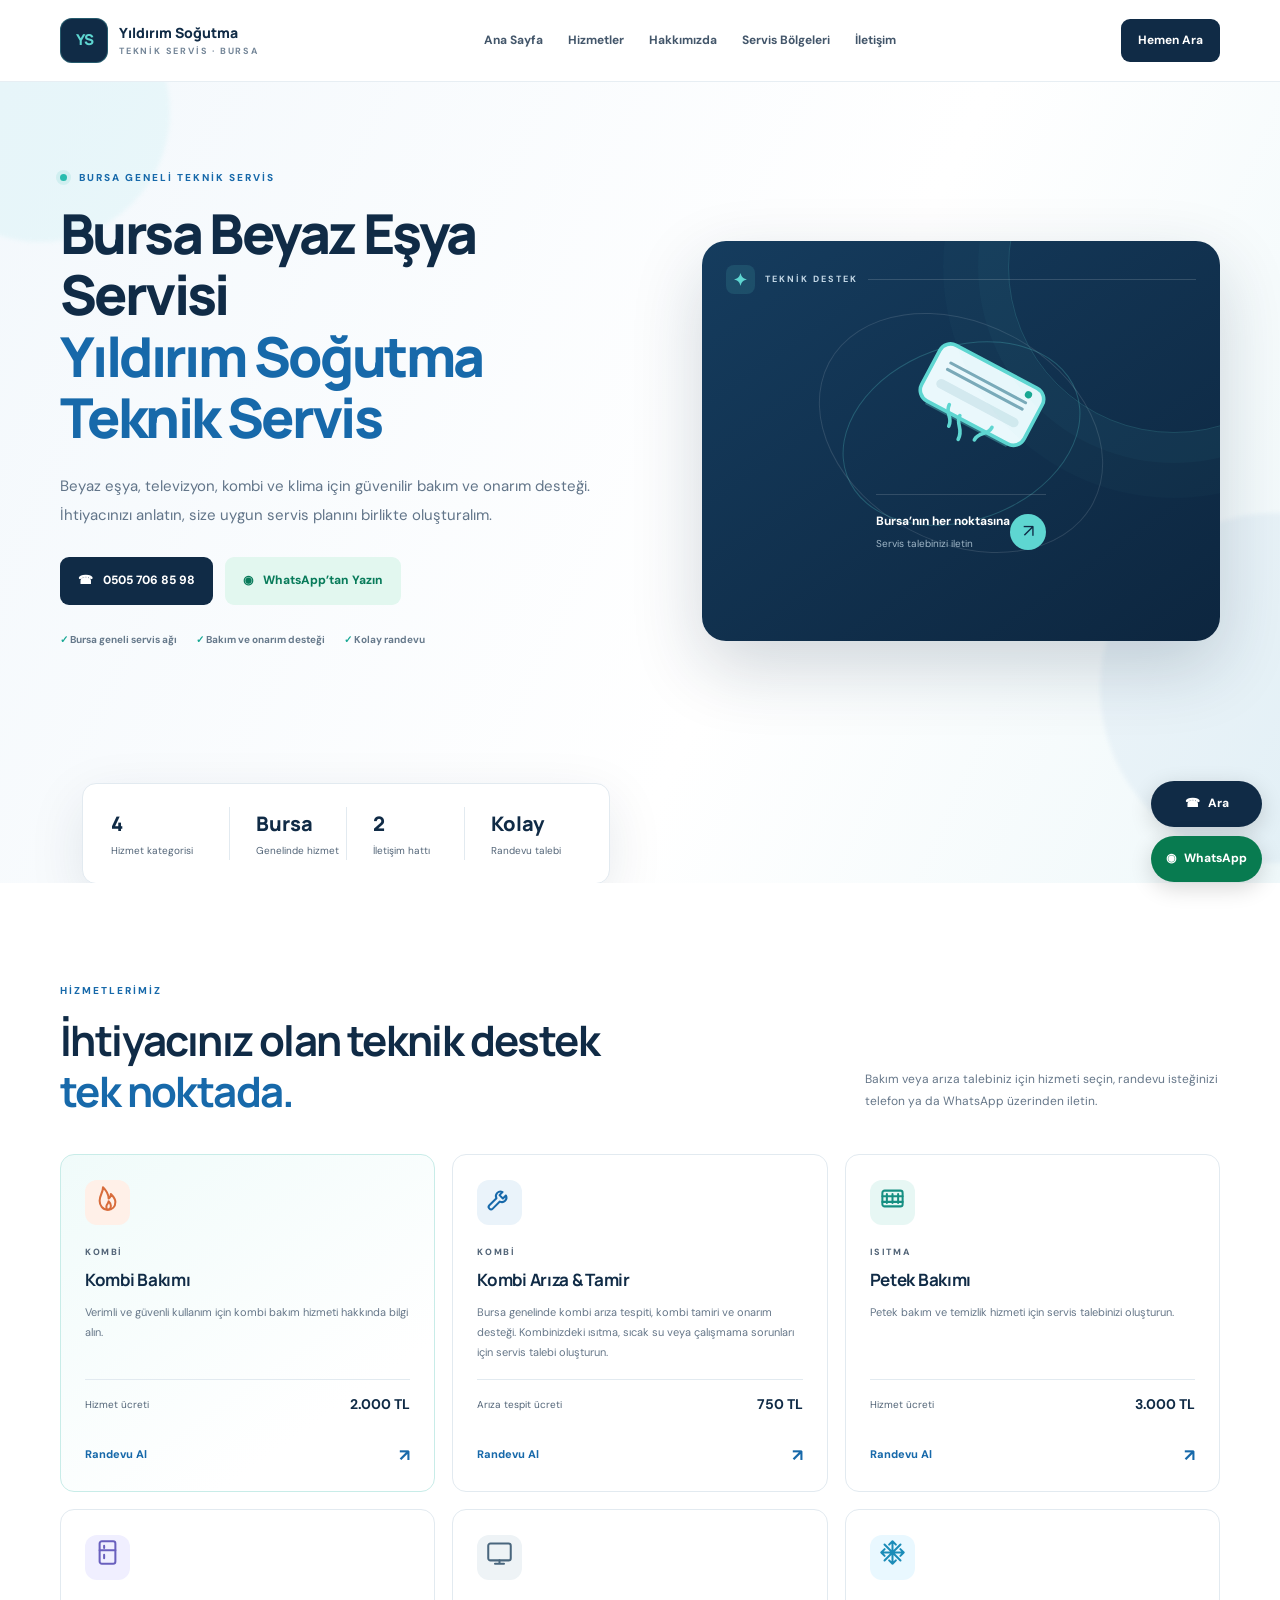
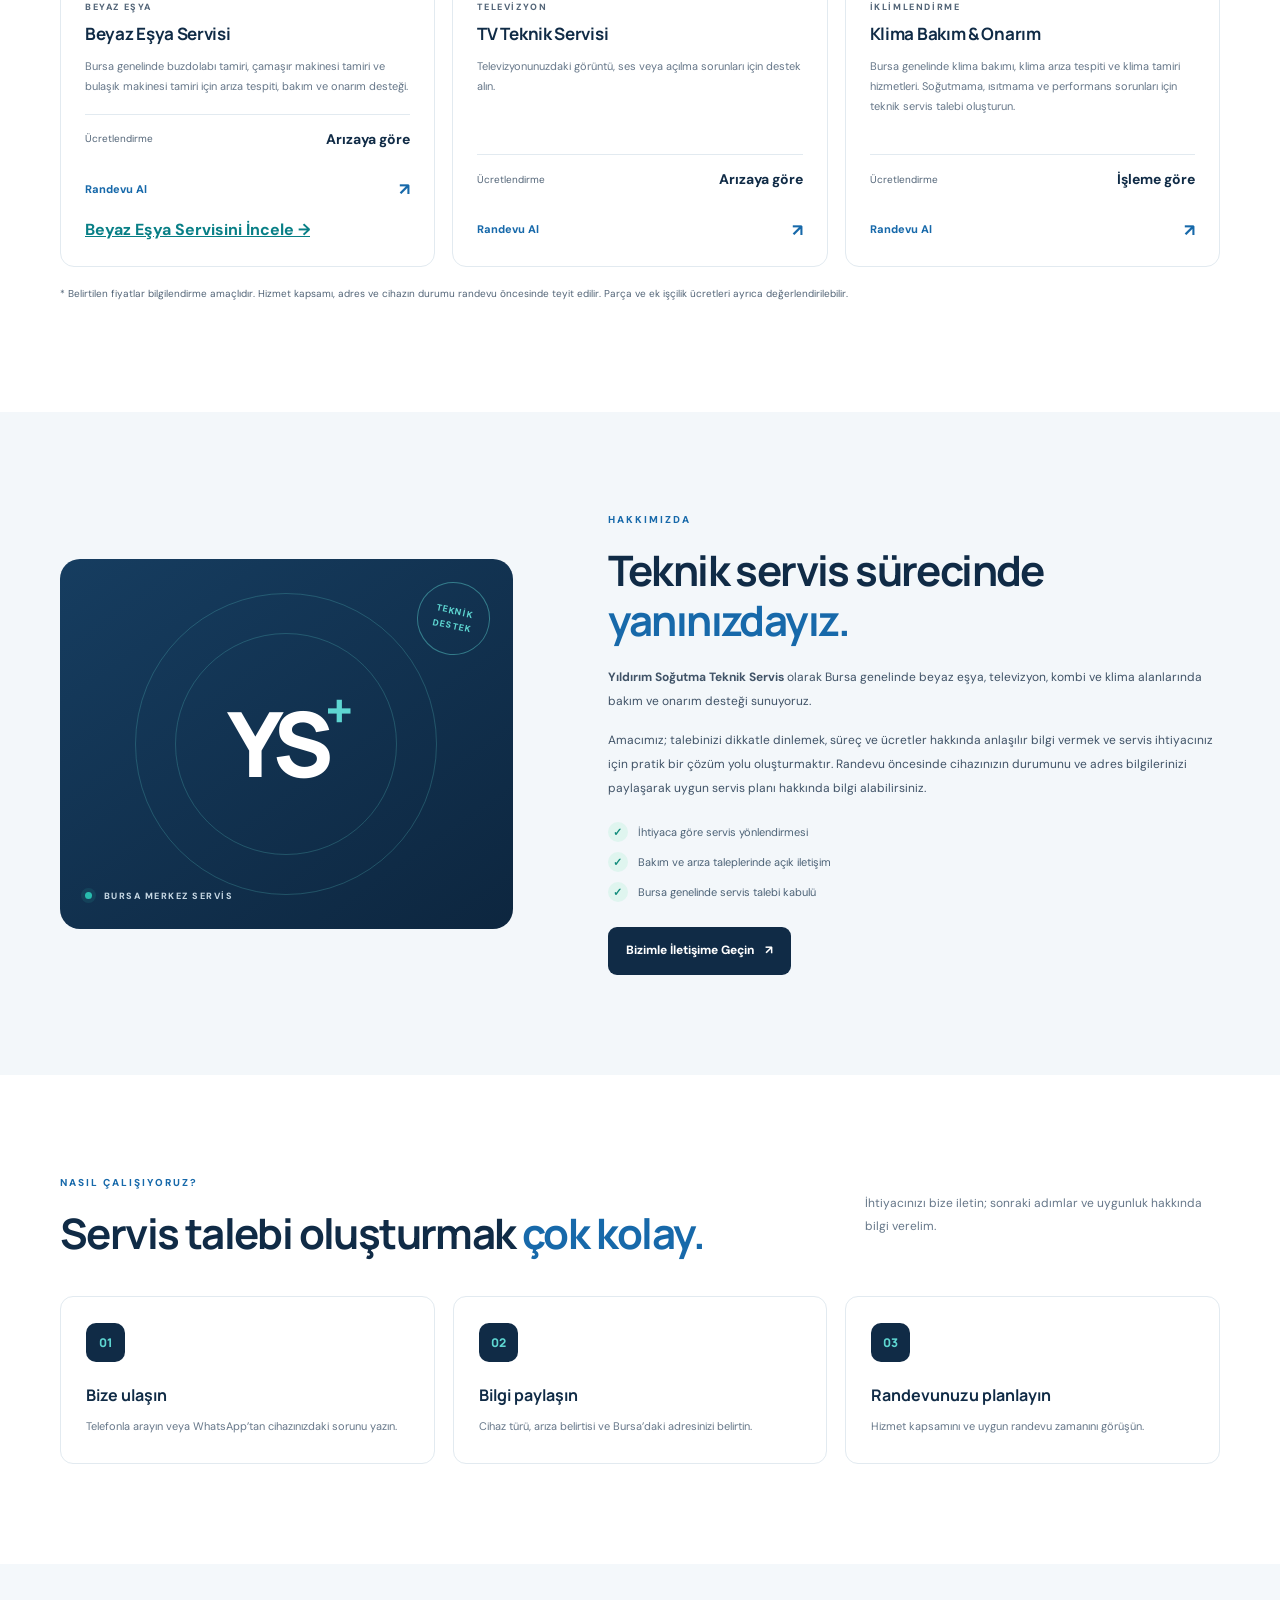
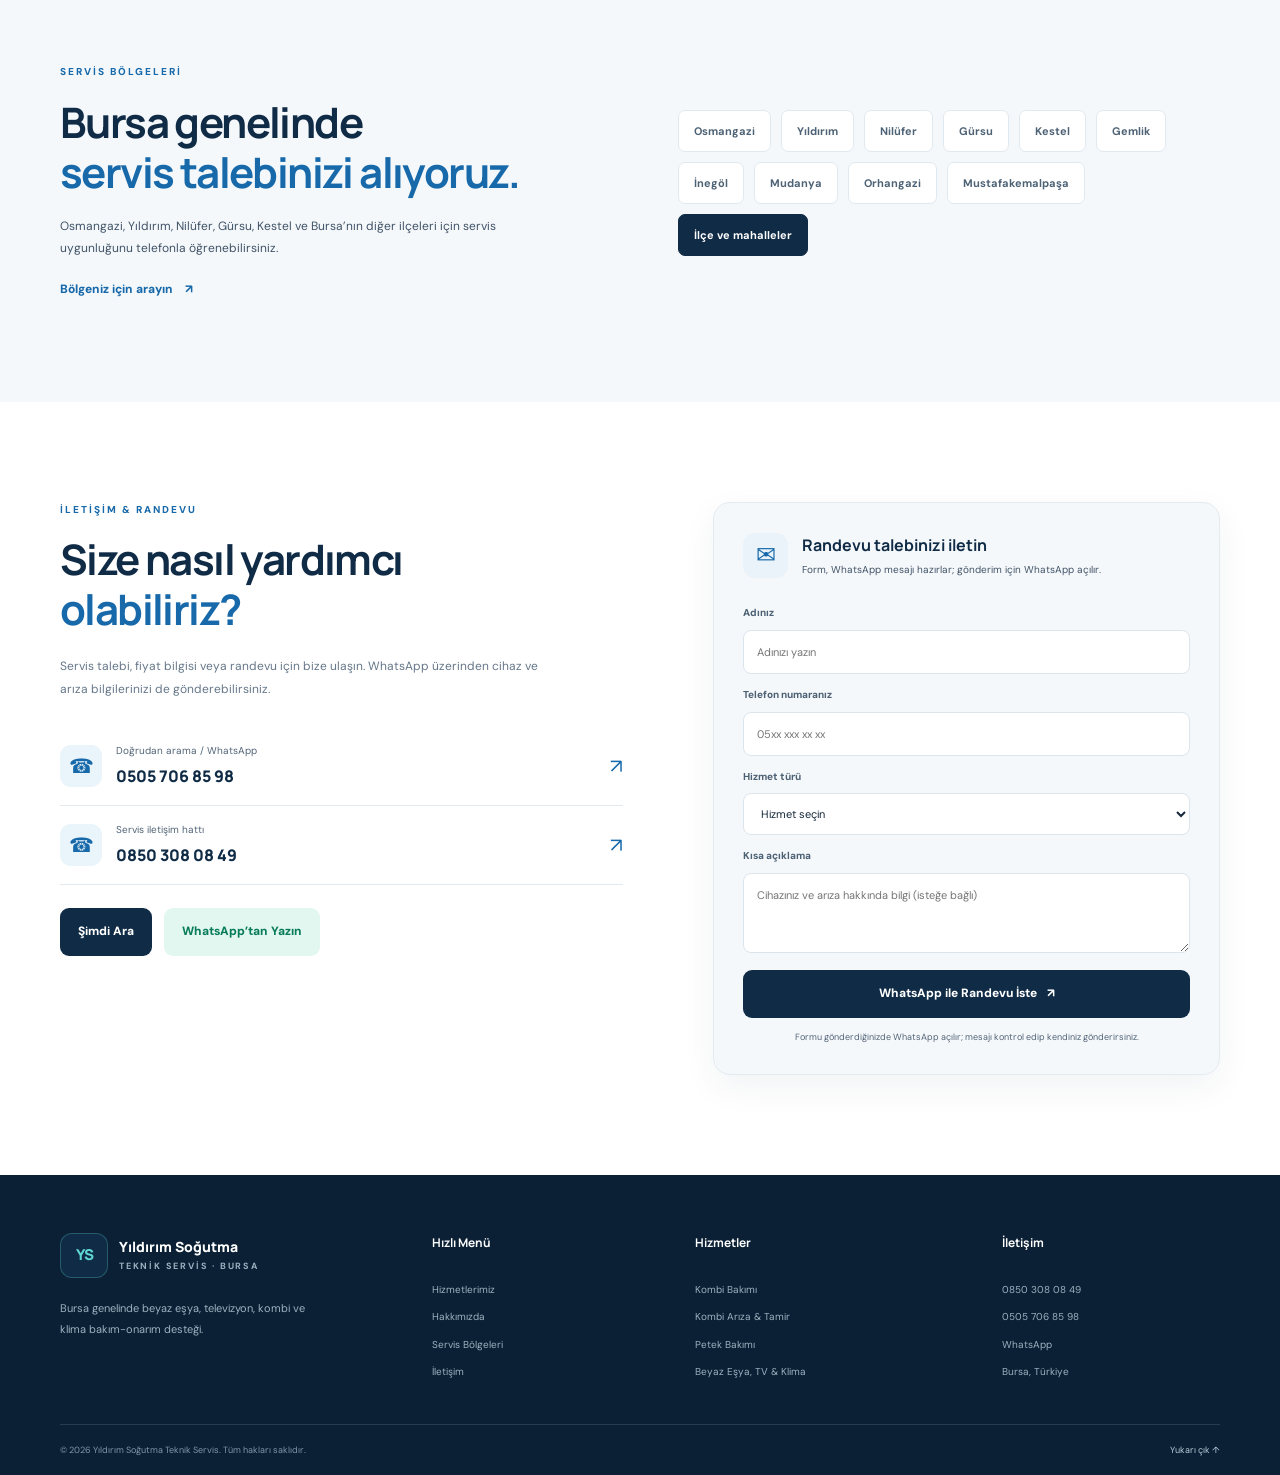
==== index.html @ ddb0040f "Update index.html" ====
<!doctype html>
<html lang="tr">
<head>
  <!-- Google tag (gtag.js) -->
<script async src="https://www.googletagmanager.com/gtag/js?id=AW-18532762381"></script>
<script>
  window.dataLayer = window.dataLayer || [];
  function gtag(){dataLayer.push(arguments);}
  gtag('js', new Date());

  gtag('config', 'AW-18532762381');
</script>
  <meta charset="utf-8">
  <meta name="viewport" content="width=device-width, initial-scale=1">
  <meta name="theme-color" content="#102b46">
<title>Bursa Beyaz Eşya Servisi | Yıldırım Soğutma Teknik Servis</title>
<meta property="og:site_name" content="Yıldırım Soğutma Teknik Servis">
<meta name="description" content="Bursa beyaz eşya servisi ve tamiri. Yıldırım Soğutma Teknik Servis; çamaşır makinesi, bulaşık makinesi, buzdolabı, kombi ve klima bakım-onarım desteği sunar."> 
<meta name="robots" content="index,follow,max-image-preview:large">
  <link rel="canonical" href="https://bursabeyazesyaservisi.tr/" />
  <meta property="og:type" content="website">
  <meta property="og:locale" content="tr_TR">
<meta property="og:title" content="Bursa Beyaz Eşya Servisi | Yıldırım Soğutma Teknik Servis">
<meta property="og:description" content="Bursa beyaz eşya servisi ve tamiri. Yıldırım Soğutma Teknik Servis; çamaşır makinesi, bulaşık makinesi, buzdolabı, kombi ve klima bakım-onarım desteği sunar.">
<meta property="og:url" content="https://bursabeyazesyaservisi.tr/">
  <link rel="stylesheet" href="style.css">
  <script type="application/ld+json">
  {
    "@context": "https://schema.org",
    "@type": "HomeAndConstructionBusiness",
"name": "Yıldırım Soğutma Teknik Servis",
"url": "https://bursabeyazesyaservisi.tr/",
    "description": "Bursa genelinde beyaz eşya, televizyon, kombi ve klima bakım ve onarım hizmetleri.",
    "telephone": "+90-505-706-8598",
    "areaServed": {"@type":"City", "name":"Bursa"},
    "priceRange": "₺₺",
    "address": {"@type":"PostalAddress", "addressLocality":"Osmangazi", "addressRegion":"Bursa", "addressCountry":"TR"},
    "contactPoint": [
      {"@type":"ContactPoint","telephone":"+90-850-308-0849","contactType":"customer service","areaServed":"TR","availableLanguage":"Turkish"},
      {"@type":"ContactPoint","telephone":"+90-505-706-8598","contactType":"customer service","areaServed":"TR","availableLanguage":"Turkish"}
    ]
  }
  </script>
</head>
<body>
  <a class="skip-link" href="#ana-icerik">İçeriğe geç</a>
  <header class="site-header">
    <div class="container nav-wrap">
<a class="brand" href="#anasayfa" aria-label="Yıldırım Soğutma Teknik Servis ana sayfa">
  <span class="brand-mark">YS</span>
  <span class="brand-text"><strong>Yıldırım Soğutma</strong><small>TEKNİK SERVİS · BURSA</small></span>
</a>
      <button class="menu-toggle" aria-label="Menüyü aç" aria-expanded="false" aria-controls="main-nav">☰</button>
      <nav id="main-nav" class="main-nav" aria-label="Ana menü">
        <a href="#anasayfa">Ana Sayfa</a><a href="#hizmetler">Hizmetler</a><a href="#hakkimizda">Hakkımızda</a><a href="#bolgeler">Servis Bölgeleri</a><a href="#iletisim">İletişim</a>
      </nav>
      <a class="nav-call" href="tel:+905057068598">Hemen Ara</a>
    </div>
  </header>

  <main id="ana-icerik">
    <section class="hero" id="anasayfa">
      <div class="hero-glow glow-one"></div><div class="hero-glow glow-two"></div>
      <div class="container hero-grid">
        <div class="hero-copy">
          <p class="eyebrow"><span class="status-dot"></span> BURSA GENELİ TEKNİK SERVİS</p>
<h1>Bursa Beyaz Eşya Servisi<br><span>Yıldırım Soğutma Teknik Servis</span></h1>
         <p class="hero-lead">Beyaz eşya, televizyon, kombi ve klima için güvenilir bakım ve onarım desteği. İhtiyacınızı anlatın, size uygun servis planını birlikte oluşturalım.</p>
          <div class="hero-actions"><a class="btn btn-primary" href="tel:+905057068598"><span>☎</span> 0505 706 85 98</a><a class="btn btn-whatsapp" href="https://wa.me/905057068598?text=Merhaba%2C%20servis%20hizmeti%20hakk%C4%B1nda%20bilgi%20almak%20istiyorum." target="_blank" rel="noopener"><span>◉</span> WhatsApp’tan Yazın</a></div>
          <div class="hero-points"><span>✓ Bursa geneli servis ağı</span><span>✓ Bakım ve onarım desteği</span><span>✓ Kolay randevu</span></div>
        </div>
        <div class="hero-panel" aria-label="Teknik servis hizmetleri görsel kartı">
          <div class="panel-top"><span class="panel-icon">✦</span><span>TEKNİK DESTEK</span><span class="panel-line"></span></div>
          <div class="service-illustration"><div class="orbit orbit-a"></div><div class="orbit orbit-b">
<div class="tool-symbol" aria-hidden="true">
  <svg xmlns="http://www.w3.org/2000/svg"
       width="120" height="120"
       viewBox="0 0 120 120"
       fill="none">
    <rect x="12" y="28" width="96" height="52" rx="10"
          fill="#EAF8FC" stroke="#5ED6D1" stroke-width="3"/>
    <path d="M25 43H95M25 49H95"
          stroke="#7AA9B8" stroke-width="2.5"
          stroke-linecap="round"/>
    <rect x="22" y="58" width="76" height="8" rx="4"
          fill="#D3E9EF"/>
    <path d="M48 90C48 82 40 82 40 74M60 96C60 86 52 86 52 78M72 90C72 82 80 82 80 74"
          stroke="#5ED6D1" stroke-width="3"
          stroke-linecap="round"/>
    <circle cx="94" cy="36" r="3" fill="#17A58E"/>
    <path d="M22 82H98" stroke="#5ED6D1"
          stroke-opacity=".35" stroke-width="2"/>
  </svg>
</div>
<div class="floating-tag tag-one">Kombi</div><div class="floating-tag tag-two">Beyaz eşya</div><div class="floating-tag tag-three">Klima & TV</div></div>
          <div class="panel-bottom"><div><strong>Bursa’nın her noktasına</strong><small>Servis talebinizi iletin</small></div><a href="#iletisim" aria-label="İletişime git">↗</a></div>
        </div>
      </div>
      <div class="container trust-strip"><div><strong>4</strong><span>Hizmet kategorisi</span></div><div><strong>Bursa</strong><span>Genelinde hizmet</span></div><div><strong>2</strong><span>İletişim hattı</span></div><div><strong>Kolay</strong><span>Randevu talebi</span></div></div>
    </section>

    <section class="section services-section" id="hizmetler">
      <div class="container">
        <div class="section-heading"><div><p class="eyebrow">HİZMETLERİMİZ</p><h2>İhtiyacınız olan teknik destek<br><span>tek noktada.</span></h2></div><p>Bakım veya arıza talebiniz için hizmeti seçin, randevu isteğinizi telefon ya da WhatsApp üzerinden iletin.</p></div>
        <div class="service-grid">
          <article class="service-card featured"><div class="card-icon icon-heat">♨</div><span class="card-kicker">KOMBİ</span><h3>Kombi Bakımı</h3><p>Verimli ve güvenli kullanım için kombi bakım hizmeti hakkında bilgi alın.</p><div class="price-row"><span>Hizmet ücreti</span><strong>2.000 TL</strong></div><a class="card-link" href="https://wa.me/905057068598?text=Merhaba%2C%20Kombi%20Bak%C4%B1m%C4%B1%20i%C3%A7in%20randevu%20almak%20istiyorum." target="_blank" rel="noopener">Randevu Al <span>↗</span></a></article>
          <article class="service-card"><div class="card-icon icon-tools">⌁</div><span class="card-kicker">KOMBİ</span><h3>Kombi Arıza &amp; Tamir</h3>
<p>Bursa genelinde kombi arıza tespiti, kombi tamiri ve onarım desteği. Kombinizdeki ısıtma, sıcak su veya çalışmama sorunları için servis talebi oluşturun.</p>
<div class="price-row"><span>Arıza tespit ücreti</span><strong>750 TL</strong></div><a class="card-link" href="https://wa.me/905057068598?text=Merhaba%2C%20Kombi%20Ar%C4%B1za%20%26%20Tamir%20i%C3%A7in%20randevu%20almak%20istiyorum." target="_blank" rel="noopener">Randevu Al <span>↗</span></a></article>
          <article class="service-card"><div class="card-icon icon-radiator">▤</div><span class="card-kicker">ISITMA</span><h3>Petek Bakımı</h3><p>Petek bakım ve temizlik hizmeti için servis talebinizi oluşturun.</p><div class="price-row"><span>Hizmet ücreti</span><strong>3.000 TL</strong></div><a class="card-link" href="https://wa.me/905057068598?text=Merhaba%2C%20Petek%20Bak%C4%B1m%C4%B1%20i%C3%A7in%20randevu%20almak%20istiyorum." target="_blank" rel="noopener">Randevu Al <span>↗</span></a></article>
          <article class="service-card"><div class="card-icon icon-fridge">▯</div><span class="card-kicker">BEYAZ EŞYA</span><h3>Beyaz Eşya Servisi</h3>
<p>Bursa genelinde buzdolabı tamiri, çamaşır makinesi tamiri ve bulaşık makinesi tamiri için arıza tespiti, bakım ve onarım desteği.</p>
<div class="price-row">
  <span>Ücretlendirme</span>
  <strong>Arızaya göre</strong>
</div>

<a class="card-link" href="https://wa.me/905057068598?text=Merhaba%2C%20beyaz%20e%C5%9Fya%20servisi%20i%C3%A7in%20randevu%20almak%20istiyorum." target="_blank" rel="noopener">
  Randevu Al <span>↗</span>
</a>

<a href="beyaz-esya-servisi.html" style="display:block;margin-top:14px;color:#087f86;font-weight:700;text-decoration:underline;">
  Beyaz Eşya Servisini İncele →
</a>

</article>
          <article class="service-card"><div class="card-icon icon-tv">▣</div><span class="card-kicker">TELEVİZYON</span><h3>TV Teknik Servisi</h3><p>Televizyonunuzdaki görüntü, ses veya açılma sorunları için destek alın.</p><div class="price-row"><span>Ücretlendirme</span><strong>Arızaya göre</strong></div><a class="card-link" href="https://wa.me/905057068598?text=Merhaba%2C%20TV%20teknik%20servisi%20i%C3%A7in%20randevu%20almak%20istiyorum." target="_blank" rel="noopener">Randevu Al <span>↗</span></a></article>
          <article class="service-card"><div class="card-icon icon-cool">❄</div><span class="card-kicker">İKLİMLENDİRME</span><h3>Klima Bakım &amp; Onarım</h3>
<p>Bursa genelinde klima bakımı, klima arıza tespiti ve klima tamiri hizmetleri. Soğutmama, ısıtmama ve performans sorunları için teknik servis talebi oluşturun.</p>
<div class="price-row"><span>Ücretlendirme</span><strong>İşleme göre</strong></div><a class="card-link" href="https://wa.me/905057068598?text=Merhaba%2C%20klima%20bak%C4%B1m%20ve%20onar%C4%B1m%20i%C3%A7in%20randevu%20almak%20istiyorum." target="_blank" rel="noopener">Randevu Al <span>↗</span></a></article>
        </div>
        <p class="price-note">* Belirtilen fiyatlar bilgilendirme amaçlıdır. Hizmet kapsamı, adres ve cihazın durumu randevu öncesinde teyit edilir. Parça ve ek işçilik ücretleri ayrıca değerlendirilebilir.</p>
      </div>
    </section>

    <section class="about-section section" id="hakkimizda"><div class="container about-grid"><div class="about-visual">
<div class="about-big">YS<span>+</span></div><div class="about-caption"><span class="status-dot"></span> BURSA MERKEZ SERVİS</div><div class="about-stamp">TEKNİK<br>DESTEK</div></div><div class="about-copy"><p class="eyebrow">HAKKIMIZDA</p><h2>Teknik servis sürecinde<br><span>yanınızdayız.</span></h2>
<p><strong>Yıldırım Soğutma Teknik Servis</strong> olarak Bursa genelinde beyaz eşya, televizyon, kombi ve klima alanlarında bakım ve onarım desteği sunuyoruz.</p><p>Amacımız; talebinizi dikkatle dinlemek, süreç ve ücretler hakkında anlaşılır bilgi vermek ve servis ihtiyacınız için pratik bir çözüm yolu oluşturmaktır. Randevu öncesinde cihazınızın durumunu ve adres bilgilerinizi paylaşarak uygun servis planı hakkında bilgi alabilirsiniz.</p><ul class="check-list"><li>İhtiyaca göre servis yönlendirmesi</li><li>Bakım ve arıza taleplerinde açık iletişim</li><li>Bursa genelinde servis talebi kabulü</li></ul><a class="btn btn-primary" href="#iletisim">Bizimle İletişime Geçin <span>↗</span></a></div></div></section>

    <section class="process-section section"><div class="container"><div class="section-heading centered"><div><p class="eyebrow">NASIL ÇALIŞIYORUZ?</p><h2>Servis talebi oluşturmak <span>çok kolay.</span></h2></div><p>İhtiyacınızı bize iletin; sonraki adımlar ve uygunluk hakkında bilgi verelim.</p></div><div class="steps-grid"><div class="step"><span>01</span><h3>Bize ulaşın</h3><p>Telefonla arayın veya WhatsApp’tan cihazınızdaki sorunu yazın.</p></div><div class="step"><span>02</span><h3>Bilgi paylaşın</h3><p>Cihaz türü, arıza belirtisi ve Bursa’daki adresinizi belirtin.</p></div><div class="step"><span>03</span><h3>Randevunuzu planlayın</h3><p>Hizmet kapsamını ve uygun randevu zamanını görüşün.</p></div></div></div></section>

    <section class="areas-section section" id="bolgeler"><div class="container areas-grid"><div><p class="eyebrow">SERVİS BÖLGELERİ</p><h2>Bursa genelinde<br><span>servis talebinizi alıyoruz.</span></h2><p>Osmangazi, Yıldırım, Nilüfer, Gürsu, Kestel ve Bursa’nın diğer ilçeleri için servis uygunluğunu telefonla öğrenebilirsiniz.</p><a class="text-link" href="tel:+905057068598">Bölgeniz için arayın <span>↗</span></a></div><div class="area-tags"><span>Osmangazi</span><span>Yıldırım</span><span>Nilüfer</span><span>Gürsu</span><span>Kestel</span><span>Gemlik</span><span>İnegöl</span><span>Mudanya</span><span>Orhangazi</span><span>Mustafakemalpaşa</span><span>İlçe ve mahalleler</span></div></div></section>

    <section class="contact-section section" id="iletisim"><div class="container contact-grid"><div class="contact-copy"><p class="eyebrow">İLETİŞİM &amp; RANDEVU</p><h2>Size nasıl yardımcı<br><span>olabiliriz?</span></h2><p>Servis talebi, fiyat bilgisi veya randevu için bize ulaşın. WhatsApp üzerinden cihaz ve arıza bilgilerinizi de gönderebilirsiniz.</p><div class="contact-method"><span class="contact-icon">☎</span><div><small>Doğrudan arama / WhatsApp</small><a href="tel:+905057068598">0505 706 85 98</a></div><a class="mini-arrow" href="tel:+905057068598" aria-label="0505 706 85 98 numarasını ara">↗</a></div><div class="contact-method"><span class="contact-icon">☎</span><div><small>Servis iletişim hattı</small><a href="tel:+908503080849">0850 308 08 49</a></div><a class="mini-arrow" href="tel:+908503080849" aria-label="0850 308 08 49 numarasını ara">↗</a></div><div class="contact-actions"><a class="btn btn-primary" href="tel:+905057068598">Şimdi Ara</a><a class="btn btn-whatsapp" href="https://wa.me/905057068598?text=
Merhaba%2C%20Y%C4%B1ld%C4%B1r%C4%B1m%20So%C4%9Futma%20Teknik%20Servis%20hakk%C4%B1nda%20bilgi%
20almak%20istiyorum." target="_blank" rel="noopener">WhatsApp’tan Yazın</a></div></div>
      <div class="contact-card"><div class="contact-card-head"><span class="card-icon">✉</span><div><h3>Randevu talebinizi iletin</h3><p>Form, WhatsApp mesajı hazırlar; gönderim için WhatsApp açılır.</p></div></div><form id="appointment-form"><label for="customer-name">Adınız</label><input id="customer-name" name="name" autocomplete="name" placeholder="Adınızı yazın" required><label for="customer-phone">Telefon numaranız</label><input id="customer-phone" name="phone" type="tel" autocomplete="tel" placeholder="05xx xxx xx xx" required><label for="service-type">Hizmet türü</label><select id="service-type" name="service" required><option value="">Hizmet seçin</option><option>Kombi Bakımı</option><option>Kombi Arıza & Tamir</option><option>Petek Bakımı</option><option>Beyaz Eşya Servisi</option><option>TV Teknik Servisi</option><option>Klima Bakım & Onarım</option><option>Diğer</option></select><label for="customer-message">Kısa açıklama</label><textarea id="customer-message" name="message" rows="3" placeholder="Cihazınız ve arıza hakkında bilgi (isteğe bağlı)"></textarea><button class="btn btn-primary form-submit" type="submit">WhatsApp ile Randevu İste <span>↗</span></button><p class="form-note">Formu gönderdiğinizde WhatsApp açılır; mesajı kontrol edip kendiniz gönderirsiniz.</p></form></div>
    </div></section>
  </main>

  <footer class="site-footer"><div class="container footer-main"><div class="footer-brand"><a class="brand" href="#anasayfa">
<span class="brand-mark">YS</span><span class="brand-text"><strong>Yıldırım Soğutma</strong><small>TEKNİK SERVİS · BURSA</small></span>
</a><p>Bursa genelinde beyaz eşya, televizyon, kombi ve klima bakım-onarım desteği.</p></div><div><h3>Hızlı Menü</h3><a href="#hizmetler">Hizmetlerimiz</a><a href="#hakkimizda">Hakkımızda</a><a href="#bolgeler">Servis Bölgeleri</a><a href="#iletisim">İletişim</a></div><div><h3>Hizmetler</h3><a href="#hizmetler">Kombi Bakımı</a><a href="#hizmetler">Kombi Arıza & Tamir</a><a href="#hizmetler">Petek Bakımı</a><a href="#hizmetler">Beyaz Eşya, TV & Klima</a></div><div><h3>İletişim</h3><a href="tel:+908503080849">0850 308 08 49</a><a href="tel:+905057068598">0505 706 85 98</a><a href="https://wa.me/905057068598" target="_blank" rel="noopener">WhatsApp</a><span>Bursa, Türkiye</span></div></div><div class="container footer-bottom"><span>© <span id="year">
</span> Yıldırım Soğutma Teknik Servis. Tüm hakları saklıdır.</span>
<a href="#anasayfa">Yukarı çık ↑</a></div></footer>
  <div class="floating-actions"><a class="float-call" href="tel:+905057068598" aria-label="Hemen ara">☎ <span>Ara</span></a><a class="float-wa" href="https://wa.me/905057068598?text=Merhaba%2C%20servis%20hizmeti%20almak%20istiyorum." target="_blank" rel="noopener" aria-label="WhatsApp ile yaz">◉ <span>WhatsApp</span></a></div>
  <script src="script.js"></script>
</body>
</html>
---- style.css ----
@import url('https://fonts.googleapis.com/css2?family=DM+Sans:wght@400;500;600;700&family=Manrope:wght@400;500;600;700;800&display=swap');
:root{--navy:#102b46;--navy2:#173d60;--blue:#1769aa;--cyan:#5ed6d1;--ink:#16283a;--muted:#667789;--pale:#f3f7fa;--white:#fff;--line:#e2eaf0;--shadow:0 18px 55px rgba(16,43,70,.10)}
*{box-sizing:border-box}html{scroll-behavior:smooth;scroll-padding-top:92px}body{margin:0;font-family:'DM Sans',sans-serif;color:var(--ink);background:#fff;line-height:1.65}a{color:inherit;text-decoration:none}button,input,select,textarea{font:inherit}.container{width:min(1160px,calc(100% - 44px));margin-inline:auto}.skip-link{position:absolute;left:-999px;top:10px;background:#fff;padding:10px;z-index:100}.skip-link:focus{left:10px}.site-header{height:82px;position:sticky;top:0;z-index:50;background:rgba(255,255,255,.94);backdrop-filter:blur(14px);border-bottom:1px solid rgba(226,234,240,.8)}.nav-wrap{height:100%;display:flex;align-items:center;justify-content:space-between;gap:24px}.brand{display:flex;align-items:center;gap:11px;min-width:max-content}.brand-mark{width:48px;height:45px;display:grid;place-items:center;background:var(--navy);color:var(--cyan);font-family:Manrope,sans-serif;font-size:15px;font-weight:800;letter-spacing:-1px;border-radius:12px;box-shadow:inset 0 0 0 1px rgba(94,214,209,.28)}.brand-text{display:flex;flex-direction:column;line-height:1.25}.brand-text strong{font-family:Manrope,sans-serif;font-size:14px;color:var(--navy);font-weight:800}.brand-text small{font-size:9px;letter-spacing:1.8px;color:#738597;margin-top:5px;font-weight:700}.main-nav{display:flex;align-items:center;gap:25px}.main-nav a{font-size:12px;font-weight:700;color:#43566a;transition:color .2s}.main-nav a:hover,.main-nav a:focus{color:var(--blue)}.nav-call{font-size:12px;font-weight:700;background:var(--navy);color:#fff;border-radius:9px;padding:12px 17px;white-space:nowrap}.menu-toggle{display:none;border:0;background:transparent;font-size:24px;color:var(--navy)}.hero{position:relative;overflow:hidden;background:linear-gradient(115deg,#f3f8fc 0%,#fff 60%,#eff8fa 100%);padding:88px 0 0}.hero-grid{display:grid;grid-template-columns:1.05fr .95fr;align-items:center;gap:70px;position:relative;z-index:1}.hero-copy{padding-bottom:64px}.eyebrow{margin:0 0 16px;color:var(--blue);font-size:10px;font-weight:800;letter-spacing:2px}.status-dot{display:inline-block;width:7px;height:7px;border-radius:50%;background:#28bcae;margin-right:8px;box-shadow:0 0 0 4px rgba(40,188,174,.12)}h1,h2,h3,p{margin-top:0}h1,h2,h3{font-family:Manrope,sans-serif}h1{font-size:clamp(38px,4.3vw,58px);line-height:1.12;letter-spacing:-2.6px;color:var(--navy);margin-bottom:23px;font-weight:800}h1 span,h2 span{color:var(--blue)}.hero-lead{max-width:545px;color:#627589;font-size:15px;line-height:1.9;margin-bottom:28px}.hero-actions,.contact-actions{display:flex;flex-wrap:wrap;gap:12px}.btn{display:inline-flex;align-items:center;justify-content:center;gap:10px;border:0;border-radius:9px;padding:14px 18px;font-size:12px;font-weight:800;transition:transform .2s,box-shadow .2s;cursor:pointer}.btn:hover{transform:translateY(-2px);box-shadow:0 9px 22px rgba(16,43,70,.14)}.btn-primary{background:var(--navy);color:white}.btn-whatsapp{background:#e2f7ef;color:#087b5a}.hero-points{display:flex;gap:19px;flex-wrap:wrap;margin-top:27px;color:#66798b;font-size:10px;font-weight:700}.hero-points span::first-letter{color:#18a894}.hero-panel{position:relative;min-height:400px;border-radius:24px;background:linear-gradient(145deg,#153c5e,#0d263f);padding:24px;color:#fff;box-shadow:0 26px 70px rgba(16,43,70,.19);overflow:hidden}.hero-panel:after{content:"";position:absolute;width:330px;height:330px;border-radius:50%;right:-120px;top:-140px;border:1px solid rgba(94,214,209,.18);box-shadow:0 0 0 30px rgba(94,214,209,.03),0 0 0 65px rgba(94,214,209,.025)}.panel-top{display:flex;align-items:center;gap:10px;font-size:9px;letter-spacing:2px;color:#c4d8e6;font-weight:700;position:relative;z-index:1}.panel-icon{display:grid;place-items:center;width:29px;height:29px;border-radius:8px;background:rgba(94,214,209,.13);color:var(--cyan);font-size:17px}.panel-line{height:1px;flex:1;background:rgba(255,255,255,.15)}.service-illustration{height:275px;display:grid;place-items:center;position:relative}.orbit{position:absolute;border:1px solid rgba(94,214,209,.25);border-radius:50%;transform:rotate(-20deg)}.orbit-a{width:245px;height:175px}.orbit-b{width:300px;height:220px;transform:rotate(28deg);border-color:rgba(255,255,255,.12)}.tool-symbol{font-size:95px;line-height:1;color:var(--cyan);text-shadow:0 0 50px rgba(94,214,209,.28);z-index:1}.floating-tag{position:absolute;background:rgba(255,255,255,.1);border:1px solid rgba(255,255,255,.18);border-radius:8px;padding:8px 12px;font-size:10px;font-weight:700;backdrop-filter:blur(6px)}.tag-one{top:36px;right:36px}.tag-two{bottom:37px;left:5px}.tag-three{bottom:22px;right:16px}.panel-bottom{border-top:1px solid rgba(255,255,255,.14);padding-top:17px;display:flex;align-items:center;justify-content:space-between;position:relative;z-index:1}.panel-bottom div{display:flex;flex-direction:column}.panel-bottom strong{font-size:12px}.panel-bottom small{color:#9fb6c7;font-size:10px;margin-top:4px}.panel-bottom>a{display:grid;place-items:center;width:36px;height:36px;border-radius:50%;background:var(--cyan);color:var(--navy);font-size:18px}.hero-glow{position:absolute;border-radius:50%;filter:blur(2px);pointer-events:none}.glow-one{width:260px;height:260px;background:rgba(94,214,209,.08);top:-100px;left:-90px}.glow-two{width:350px;height:350px;background:rgba(23,105,170,.05);bottom:20px;right:-170px}.trust-strip{position:relative;z-index:2;display:grid;grid-template-columns:repeat(4,1fr);background:#fff;border:1px solid var(--line);border-radius:14px;box-shadow:var(--shadow);transform:translateY(1px);padding:23px 28px}.trust-strip>div{display:flex;flex-direction:column;padding-left:26px;border-left:1px solid var(--line)}.trust-strip>div:first-child{border-left:0;padding-left:0}.trust-strip strong{font-family:Manrope,sans-serif;font-size:20px;color:var(--navy);font-weight:800}.trust-strip span{font-size:10px;color:#7a8b9b;margin-top:3px}.section{padding:100px 0}.section-heading{display:flex;align-items:end;justify-content:space-between;gap:45px;margin-bottom:38px}.section-heading h2,.about-copy h2,.areas-grid h2,.contact-copy h2{font-size:clamp(30px,3.3vw,42px);line-height:1.2;letter-spacing:-1.6px;color:var(--navy);margin-bottom:0}.section-heading>p{max-width:355px;font-size:12px;color:var(--muted);line-height:1.9;margin-bottom:3px}.service-grid{display:grid;grid-template-columns:repeat(3,1fr);gap:17px}.service-card{position:relative;padding:25px 24px 22px;border:1px solid var(--line);border-radius:14px;background:#fff;transition:transform .25s,box-shadow .25s,border-color .25s;display:flex;flex-direction:column;min-height:300px}.service-card:hover{transform:translateY(-4px);box-shadow:var(--shadow);border-color:#c7dbe8}.service-card.featured{background:linear-gradient(145deg,#f0fbfa,#fff 75%);border-color:#c8ece8}.card-icon{width:45px;height:45px;display:grid;place-items:center;border-radius:12px;background:#eaf3fa;color:var(--blue);font-size:24px;margin-bottom:20px}.icon-heat{background:#fff0e8;color:#d86c3b}.icon-tools{background:#eaf3fa}.icon-radiator{background:#e7f7f4;color:#168f82}.icon-fridge{background:#f0efff;color:#6960be}.icon-tv{background:#eef3f6;color:#49667d}.icon-cool{background:#e9f8ff;color:#1b8cb8}.card-kicker{font-size:9px;letter-spacing:1.6px;font-weight:800;color:#7c8ea0}.service-card h3{font-size:17px;color:var(--navy);margin:6px 0 9px;letter-spacing:-.3px}.service-card>p{font-size:11px;line-height:1.8;color:var(--muted);margin-bottom:17px}.price-row{display:flex;align-items:center;justify-content:space-between;gap:8px;margin-top:auto;padding:13px 0;border-top:1px solid var(--line);font-size:10px;color:#7b8b99}.price-row strong{font-size:14px;color:var(--navy);white-space:nowrap}.card-link{display:flex;justify-content:space-between;align-items:center;padding-top:11px;font-size:11px;color:var(--blue);font-weight:800}.card-link span{font-size:17px}.price-note{font-size:10px;color:#81909d;margin-top:19px}.about-section{background:var(--pale)}.about-grid{display:grid;grid-template-columns:.85fr 1.15fr;gap:95px;align-items:center}.about-visual{min-height:370px;background:linear-gradient(145deg,#163d60,#0d263f);border-radius:20px;position:relative;display:grid;place-items:center;overflow:hidden}.about-visual:before,.about-visual:after{content:"";position:absolute;border:1px solid rgba(94,214,209,.23);border-radius:50%;width:300px;height:300px}.about-visual:after{width:220px;height:220px}.about-big{font-family:Manrope,sans-serif;font-size:90px;letter-spacing:-8px;color:white;font-weight:800;position:relative;z-index:1}.about-big span{color:var(--cyan);font-size:50px;vertical-align:top}.about-caption{position:absolute;bottom:25px;left:25px;color:#c6d7e3;font-size:9px;letter-spacing:1.5px;font-weight:800;z-index:1}.about-stamp{position:absolute;right:23px;top:23px;width:73px;height:73px;border:1px solid rgba(94,214,209,.45);border-radius:50%;display:grid;place-content:center;text-align:center;color:var(--cyan);font-size:9px;font-weight:800;letter-spacing:1px;transform:rotate(12deg);z-index:1}.about-copy h2{margin-bottom:20px}.about-copy>p:not(.eyebrow){font-size:12px;line-height:2;color:#65778a;margin-bottom:15px}.check-list{list-style:none;padding:0;margin:22px 0 25px;display:grid;gap:10px}.check-list li{font-size:11px;color:#4d6377}.check-list li:before{content:'✓';display:inline-grid;place-items:center;width:20px;height:20px;background:#dff5ef;color:#128c7c;border-radius:50%;margin-right:10px;font-size:11px;font-weight:800}.process-section{background:#fff}.centered{align-items:center}.steps-grid{display:grid;grid-template-columns:repeat(3,1fr);gap:18px}.step{border:1px solid var(--line);border-radius:13px;padding:26px 25px}.step>span{display:grid;place-items:center;width:39px;height:39px;border-radius:10px;background:var(--navy);color:var(--cyan);font-family:Manrope,sans-serif;font-size:12px;font-weight:800;margin-bottom:20px}.step h3{font-size:16px;color:var(--navy);margin-bottom:8px}.step p{font-size:11px;line-height:1.9;color:var(--muted);margin-bottom:0}.areas-section{background:#f4f8fb}.areas-grid{display:grid;grid-template-columns:1fr 1fr;align-items:center;gap:75px}.areas-grid h2{margin-bottom:17px}.areas-grid>div:first-child>p:not(.eyebrow){font-size:12px;line-height:1.9;color:var(--muted);max-width:450px}.text-link{display:inline-flex;gap:12px;color:var(--blue);font-size:12px;font-weight:800;margin-top:8px}.area-tags{display:flex;flex-wrap:wrap;gap:10px;align-content:center}.area-tags span{background:#fff;border:1px solid #e0e9f0;border-radius:7px;padding:11px 15px;font-size:11px;font-weight:700;color:#4d6275}.area-tags span:last-child{background:var(--navy);color:#fff;border-color:var(--navy)}.contact-section{background:#fff}.contact-grid{display:grid;grid-template-columns:1fr .9fr;gap:90px;align-items:start}.contact-copy h2{margin-bottom:20px}.contact-copy>p:not(.eyebrow){font-size:12px;line-height:1.9;color:var(--muted);max-width:480px;margin-bottom:27px}.contact-method{display:flex;align-items:center;gap:14px;padding:16px 0;border-bottom:1px solid var(--line)}.contact-icon{width:42px;height:42px;display:grid;place-items:center;background:#eaf4fb;border-radius:11px;color:var(--blue);font-size:20px}.contact-method div{display:flex;flex-direction:column;gap:3px;flex:1}.contact-method small{font-size:10px;color:#81909d}.contact-method div a{font-size:16px;font-family:Manrope,sans-serif;color:var(--navy);font-weight:800}.mini-arrow{font-size:20px;color:var(--blue)}.contact-actions{margin-top:23px}.contact-card{padding:29px;background:#f5f8fb;border:1px solid #e3ebf1;border-radius:17px;box-shadow:0 12px 35px rgba(16,43,70,.06)}.contact-card-head{display:flex;gap:14px;align-items:center;margin-bottom:22px}.contact-card-head .card-icon{margin:0;flex-shrink:0}.contact-card-head h3{font-size:16px;color:var(--navy);margin:0 0 4px}.contact-card-head p{font-size:10px;color:var(--muted);margin:0}.contact-card form{display:grid;gap:8px}.contact-card label{font-size:10px;color:#4d6174;font-weight:800;margin-top:5px}.contact-card input,.contact-card select,.contact-card textarea{width:100%;border:1px solid #dce5ec;background:#fff;border-radius:8px;padding:12px 13px;font-size:11px;color:var(--ink);outline:none;transition:border .2s}.contact-card input:focus,.contact-card select:focus,.contact-card textarea:focus{border-color:var(--blue)}.contact-card textarea{resize:vertical}.form-submit{width:100%;margin-top:9px}.form-note{font-size:9px;color:#8593a0;text-align:center;margin:4px 0 0}.site-footer{background:#0b2035;color:#d5e1ea;padding:58px 0 0}.footer-main{display:grid;grid-template-columns:1.5fr 1fr 1.2fr 1fr;gap:45px;padding-bottom:43px}.footer-brand .brand-text strong{color:white}.footer-brand .brand-text small{color:#9eb1c0}.footer-brand p{font-size:11px;line-height:1.9;color:#9eb1c0;max-width:260px;margin-top:20px}.footer-main h3{font-size:12px;color:#fff;margin-bottom:18px}.footer-main>div:not(:first-child){display:flex;flex-direction:column;align-items:flex-start;gap:11px}.footer-main>div>a:not(.brand),.footer-main>div>span{font-size:10px;color:#9eb1c0}.footer-main a:hover{color:var(--cyan)}.footer-bottom{border-top:1px solid rgba(255,255,255,.12);padding:18px 0;display:flex;align-items:center;justify-content:space-between;color:#8096a8;font-size:9px}.footer-bottom a{color:#b9cbd8}.floating-actions{position:fixed;right:18px;bottom:18px;z-index:40;display:flex;flex-direction:column;gap:9px}.floating-actions a{display:flex;align-items:center;justify-content:center;gap:8px;min-width:48px;height:46px;padding:0 15px;border-radius:24px;box-shadow:0 6px 22px rgba(0,0,0,.16);font-weight:800;font-size:12px}.float-call{background:var(--navy);color:#fff}.float-wa{background:#1dbb79;color:#fff}
@media(max-width:1000px){.main-nav{gap:14px}.main-nav a{font-size:11px}.hero-grid{gap:35px}.about-grid,.contact-grid{gap:45px}.footer-main{gap:25px}.nav-call{padding:11px 13px}}
@media(max-width:800px){.site-header{height:72px}.container{width:min(100% - 32px,600px)}.menu-toggle{display:block;margin-left:auto}.nav-call{display:none}.main-nav{display:none;position:absolute;top:71px;left:0;right:0;background:#fff;border-bottom:1px solid var(--line);padding:12px 22px 20px;box-shadow:0 15px 25px rgba(16,43,70,.08);align-items:stretch;gap:0;flex-direction:column}.main-nav.open{display:flex}.main-nav a{padding:12px 0;border-bottom:1px solid #edf1f4;font-size:13px}.hero{padding-top:55px}.hero-grid{grid-template-columns:1fr;gap:5px}.hero-copy{padding-bottom:25px}.hero-panel{min-height:350px}.service-illustration{height:225px}.trust-strip{grid-template-columns:repeat(2,1fr);gap:20px;padding:22px;margin-top:28px}.trust-strip>div{padding-left:16px}.trust-strip>div:nth-child(3){border-left:0;padding-left:0}.section{padding:72px 0}.section-heading{display:block;margin-bottom:28px}.section-heading>p{margin-top:17px}.service-grid{grid-template-columns:repeat(2,1fr)}.about-grid,.areas-grid,.contact-grid{grid-template-columns:1fr;gap:35px}.about-visual{min-height:300px}.about-copy h2,.areas-grid h2,.contact-copy h2{font-size:34px}.steps-grid{gap:12px}.step{padding:20px 17px}.footer-main{grid-template-columns:repeat(2,1fr);gap:35px}.footer-brand{grid-column:1/-1}.contact-card{padding:23px}}
@media(max-width:520px){.container{width:calc(100% - 30px)}.brand-mark{width:42px;height:40px}.brand-text strong{font-size:12px}.brand-text small{font-size:8px;letter-spacing:1.4px}.hero{padding-top:42px}h1{font-size:39px;letter-spacing:-1.8px}.hero-lead{font-size:13px}.hero-actions .btn{width:100%}.hero-points{gap:10px 14px}.hero-panel{min-height:320px;padding:18px}.service-illustration{height:205px}.tool-symbol{font-size:76px}.orbit-a{width:210px;height:150px}.orbit-b{width:250px;height:190px}.tag-one{right:12px;top:25px}.tag-two{left:0;bottom:27px}.tag-three{right:0;bottom:15px}.trust-strip{padding:18px 16px}.trust-strip strong{font-size:18px}.trust-strip span{font-size:9px}.section{padding:62px 0}.section-heading h2{font-size:32px}.service-grid{grid-template-columns:1fr}.service-card{min-height:unset;padding:23px}.service-card>p{font-size:12px}.price-row{margin-top:5px}.about-visual{min-height:260px}.about-big{font-size:75px}.steps-grid{grid-template-columns:1fr}.step{padding:22px}.areas-grid{gap:25px}.area-tags{gap:7px}.area-tags span{padding:9px 11px;font-size:10px}.contact-method div a{font-size:15px}.contact-actions .btn{flex:1}.contact-card{padding:18px}.footer-main{grid-template-columns:1fr 1fr;gap:28px 18px}.footer-bottom{align-items:flex-start;gap:15px;line-height:1.8}.floating-actions{right:12px;bottom:12px}.floating-actions a{height:43px;padding:0 12px}.footer-brand p{max-width:100%}}
@media(prefers-reduced-motion:reduce){html{scroll-behavior:auto}*,*:before,*:after{transition:none!important}}

/* PageSpeed erisilebilirlik - yazi kontrasti */
.trust-strip span,
.card-kicker,
.price-row,
.price-note,
.contact-method small,
.form-note {
  color: #526477;
}

.float-wa {
  background: #087b50;
  color: #ffffff;
}

/* PageSpeed - kalan aciklama yazilarinin kontrasti */
.about-copy > p:not(.eyebrow),
.areas-grid > div:first-child > p:not(.eyebrow),
.contact-card-head p {
  color: #405367;
}

/* Modern hizmet ikonlari - HTML degisikligi gerektirmez */
.service-card .card-icon{font-size:0}
.service-card .card-icon::before{content:"";display:block;width:27px;height:27px;background-color:currentColor;-webkit-mask-image:var(--service-icon);mask-image:var(--service-icon);-webkit-mask-position:center;mask-position:center;-webkit-mask-repeat:no-repeat;mask-repeat:no-repeat;-webkit-mask-size:contain;mask-size:contain}
.service-card .icon-heat{--service-icon:url("data:image/svg+xml,%3Csvg%20xmlns%3D%22http%3A%2F%2Fwww.w3.org%2F2000%2Fsvg%22%20width%3D%2224%22%20height%3D%2224%22%20viewBox%3D%220%200%2024%2024%22%20fill%3D%22none%22%20stroke%3D%22black%22%20stroke-width%3D%221.8%22%20stroke-linecap%3D%22round%22%20stroke-linejoin%3D%22round%22%3E%3Cpath%20d%3D%22M12%2022c4.4%200%207-3%207-7%200-3-2-5-4-7%200%203-2%204-2%204%200-4-2-7-5-10%200%205-3%207-3%2012%200%204%202.6%208%207%208Z%22%2F%3E%3Cpath%20d%3D%22M12%2022c2%200%203-1.5%203-3.5%200-1.5-1-3-2-4%200%202-2%202.5-2%204.5%200%201.5.4%203%201%203Z%22%2F%3E%3C%2Fsvg%3E")}
.service-card .icon-tools{--service-icon:url("data:image/svg+xml,%3Csvg%20xmlns%3D%22http%3A%2F%2Fwww.w3.org%2F2000%2Fsvg%22%20width%3D%2224%22%20height%3D%2224%22%20viewBox%3D%220%200%2024%2024%22%20fill%3D%22none%22%20stroke%3D%22black%22%20stroke-width%3D%221.8%22%20stroke-linecap%3D%22round%22%20stroke-linejoin%3D%22round%22%3E%3Cpath%20d%3D%22M14.7%206.3a4%204%200%200%200-5.4%205.4L3%2018a2.1%202.1%200%200%200%203%203l6.3-6.3a4%204%200%200%200%205.4-5.4L15%2012l-3-3z%22%2F%3E%3C%2Fsvg%3E")}
.service-card .icon-radiator{--service-icon:url("data:image/svg+xml,%3Csvg%20xmlns%3D%22http%3A%2F%2Fwww.w3.org%2F2000%2Fsvg%22%20width%3D%2224%22%20height%3D%2224%22%20viewBox%3D%220%200%2024%2024%22%20fill%3D%22none%22%20stroke%3D%22black%22%20stroke-width%3D%221.8%22%20stroke-linecap%3D%22round%22%20stroke-linejoin%3D%22round%22%3E%3Crect%20x%3D%223%22%20y%3D%225%22%20width%3D%2218%22%20height%3D%2214%22%20rx%3D%222%22%2F%3E%3Cpath%20d%3D%22M7%208v8M12%208v8M17%208v8M3%2010h18M3%2015h18%22%2F%3E%3C%2Fsvg%3E")}
.service-card .icon-fridge{--service-icon:url("data:image/svg+xml,%3Csvg%20xmlns%3D%22http%3A%2F%2Fwww.w3.org%2F2000%2Fsvg%22%20width%3D%2224%22%20height%3D%2224%22%20viewBox%3D%220%200%2024%2024%22%20fill%3D%22none%22%20stroke%3D%22black%22%20stroke-width%3D%221.8%22%20stroke-linecap%3D%22round%22%20stroke-linejoin%3D%22round%22%3E%3Crect%20x%3D%225%22%20y%3D%222%22%20width%3D%2214%22%20height%3D%2220%22%20rx%3D%222%22%2F%3E%3Cpath%20d%3D%22M5%2010h14M9%206v2M9%2014v3%22%2F%3E%3C%2Fsvg%3E")}
.service-card .icon-tv{--service-icon:url("data:image/svg+xml,%3Csvg%20xmlns%3D%22http%3A%2F%2Fwww.w3.org%2F2000%2Fsvg%22%20width%3D%2224%22%20height%3D%2224%22%20viewBox%3D%220%200%2024%2024%22%20fill%3D%22none%22%20stroke%3D%22black%22%20stroke-width%3D%221.8%22%20stroke-linecap%3D%22round%22%20stroke-linejoin%3D%22round%22%3E%3Crect%20x%3D%222%22%20y%3D%224%22%20width%3D%2220%22%20height%3D%2215%22%20rx%3D%222%22%2F%3E%3Cpath%20d%3D%22M8%2022h8M12%2019v3%22%2F%3E%3C%2Fsvg%3E")}
.service-card .icon-cool{--service-icon:url("data:image/svg+xml,%3Csvg%20xmlns%3D%22http%3A%2F%2Fwww.w3.org%2F2000%2Fsvg%22%20width%3D%2224%22%20height%3D%2224%22%20viewBox%3D%220%200%2024%2024%22%20fill%3D%22none%22%20stroke%3D%22black%22%20stroke-width%3D%221.8%22%20stroke-linecap%3D%22round%22%20stroke-linejoin%3D%22round%22%3E%3Cpath%20d%3D%22M12%202v20M4.9%204.9l14.2%2014.2M2%2012h20M4.9%2019.1%2019.1%204.9M9%205l3-3%203%203M9%2019l3%203%203-3M5%209l-3%203%203%203M19%209l3%203-3%203%22%2F%3E%3C%2Fsvg%3E")}
/* Ana sayfa ust gorsel duzeni */

/* ANA SAYFA SAG PANEL - TEMIZ DUZEN */
.hero-panel {
  display: flex;
  flex-direction: column;
}

.hero-panel .service-illustration {
  position: relative;
  height: auto;
  min-height: 290px;
  flex: 1;
  display: flex;
  flex-direction: column;
  align-items: center;
  justify-content: center;
  padding: 20px 0 65px;
}

.hero-panel .tool-symbol {
  position: relative;
  z-index: 2;
  display: grid;
  place-items: center;
  font-size: 0;
  line-height: 1;
  transform: none;
}

.hero-panel .tool-symbol svg {
  width: 145px;
  height: 145px;
  transform: none;
}

.hero-panel .floating-tag {
  position: absolute;
  z-index: 2;
  top: auto;
  right: auto;
  bottom: 14px;
  left: auto;
  transform: none;
}

.hero-panel .tag-one {
  left: 7%;
}

.hero-panel .tag-two {
  left: 39%;
}

.hero-panel .tag-three {
  right: 5%;
}

.hero-panel .panel-bottom {
  position: relative;
  z-index: 3;
  flex-shrink: 0;
  margin-top: auto;
  padding-top: 17px;
}

@media (max-width: 520px) {
  .hero-panel .service-illustration {
    min-height: 240px;
    padding-bottom: 60px;
  }

  .hero-panel .tool-symbol svg {
    width: 120px;
    height: 120px;
  }

.hero-panel .tag-one {
  left: 5%;
  bottom: 75px;
}

.hero-panel .tag-two {
  left: 38%;
  bottom: 25px;
}

.hero-panel .tag-three {
  right: 5%;
  bottom: 75px;
}

/* Mobil ekran ayarlarinin sonu */
}

/* Sag panel etiketlerini gizle */
.hero-panel .floating-tag {
  display: none !important;
}
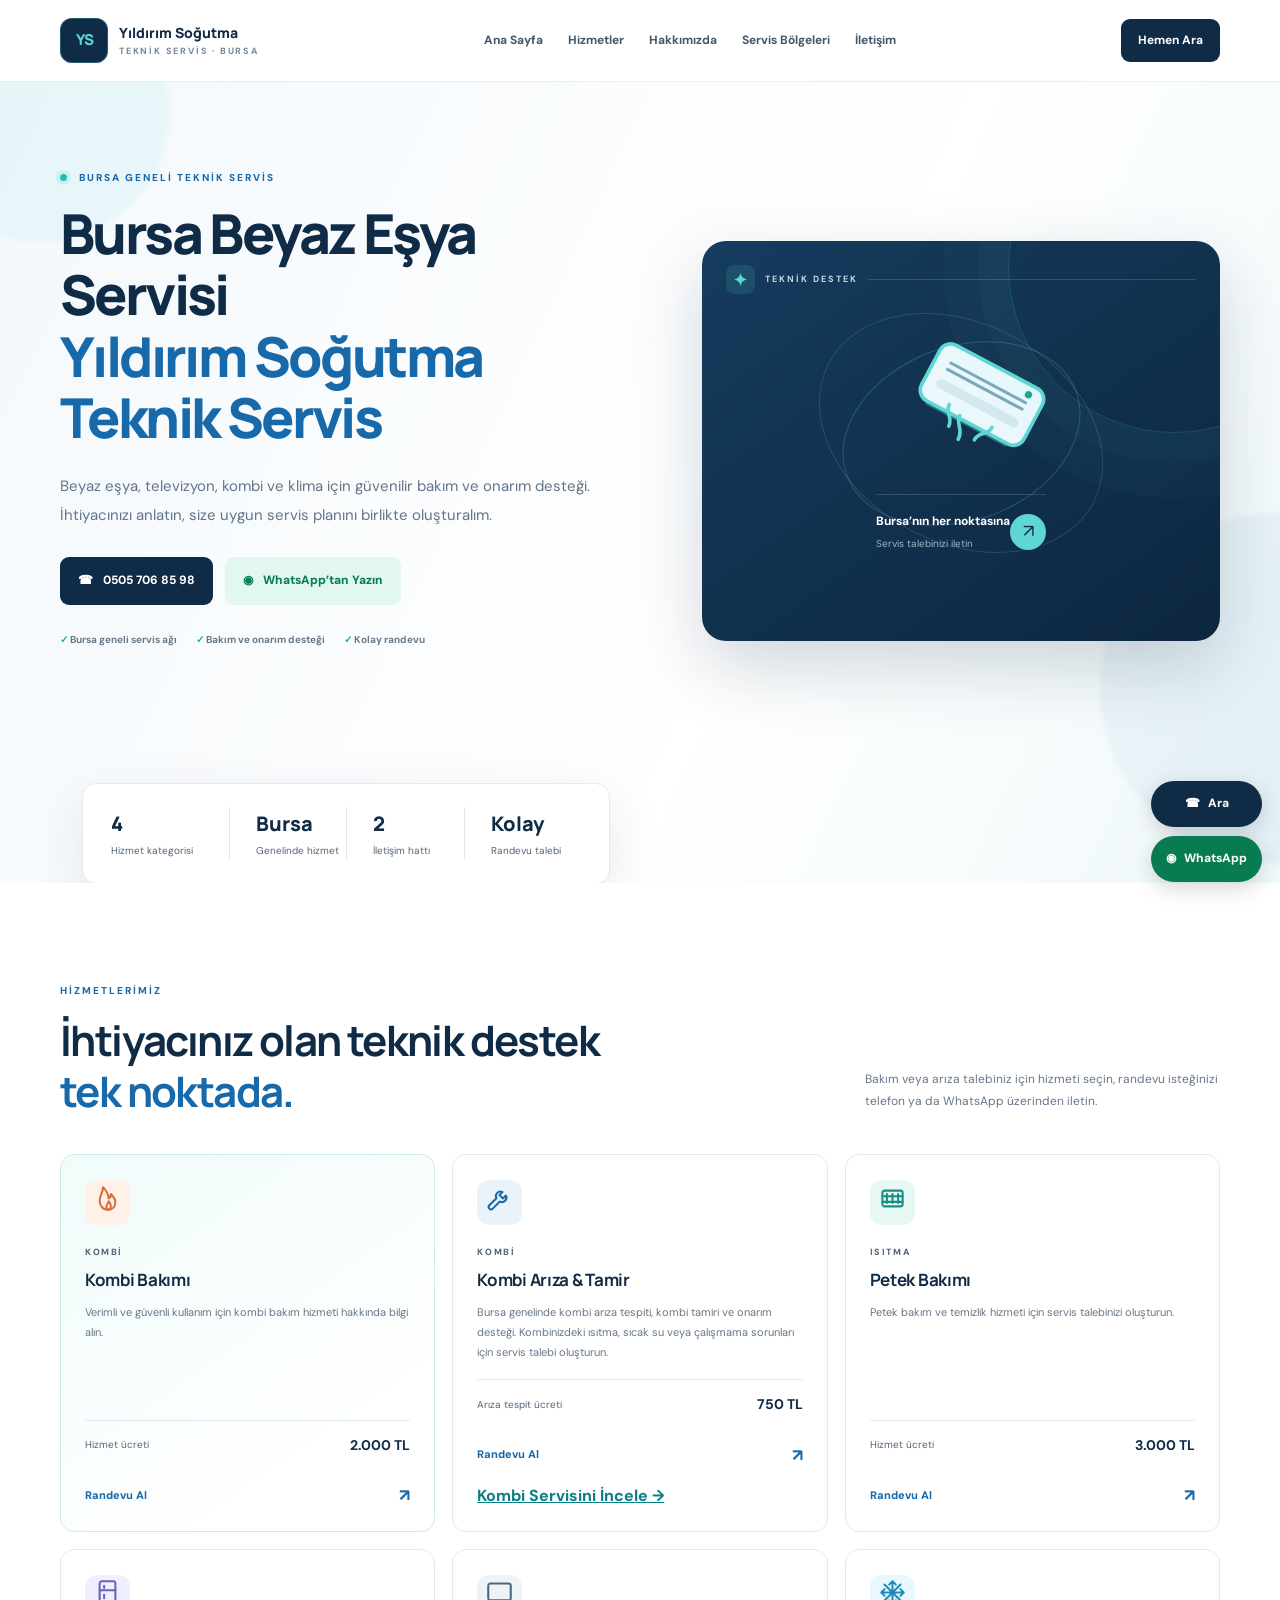
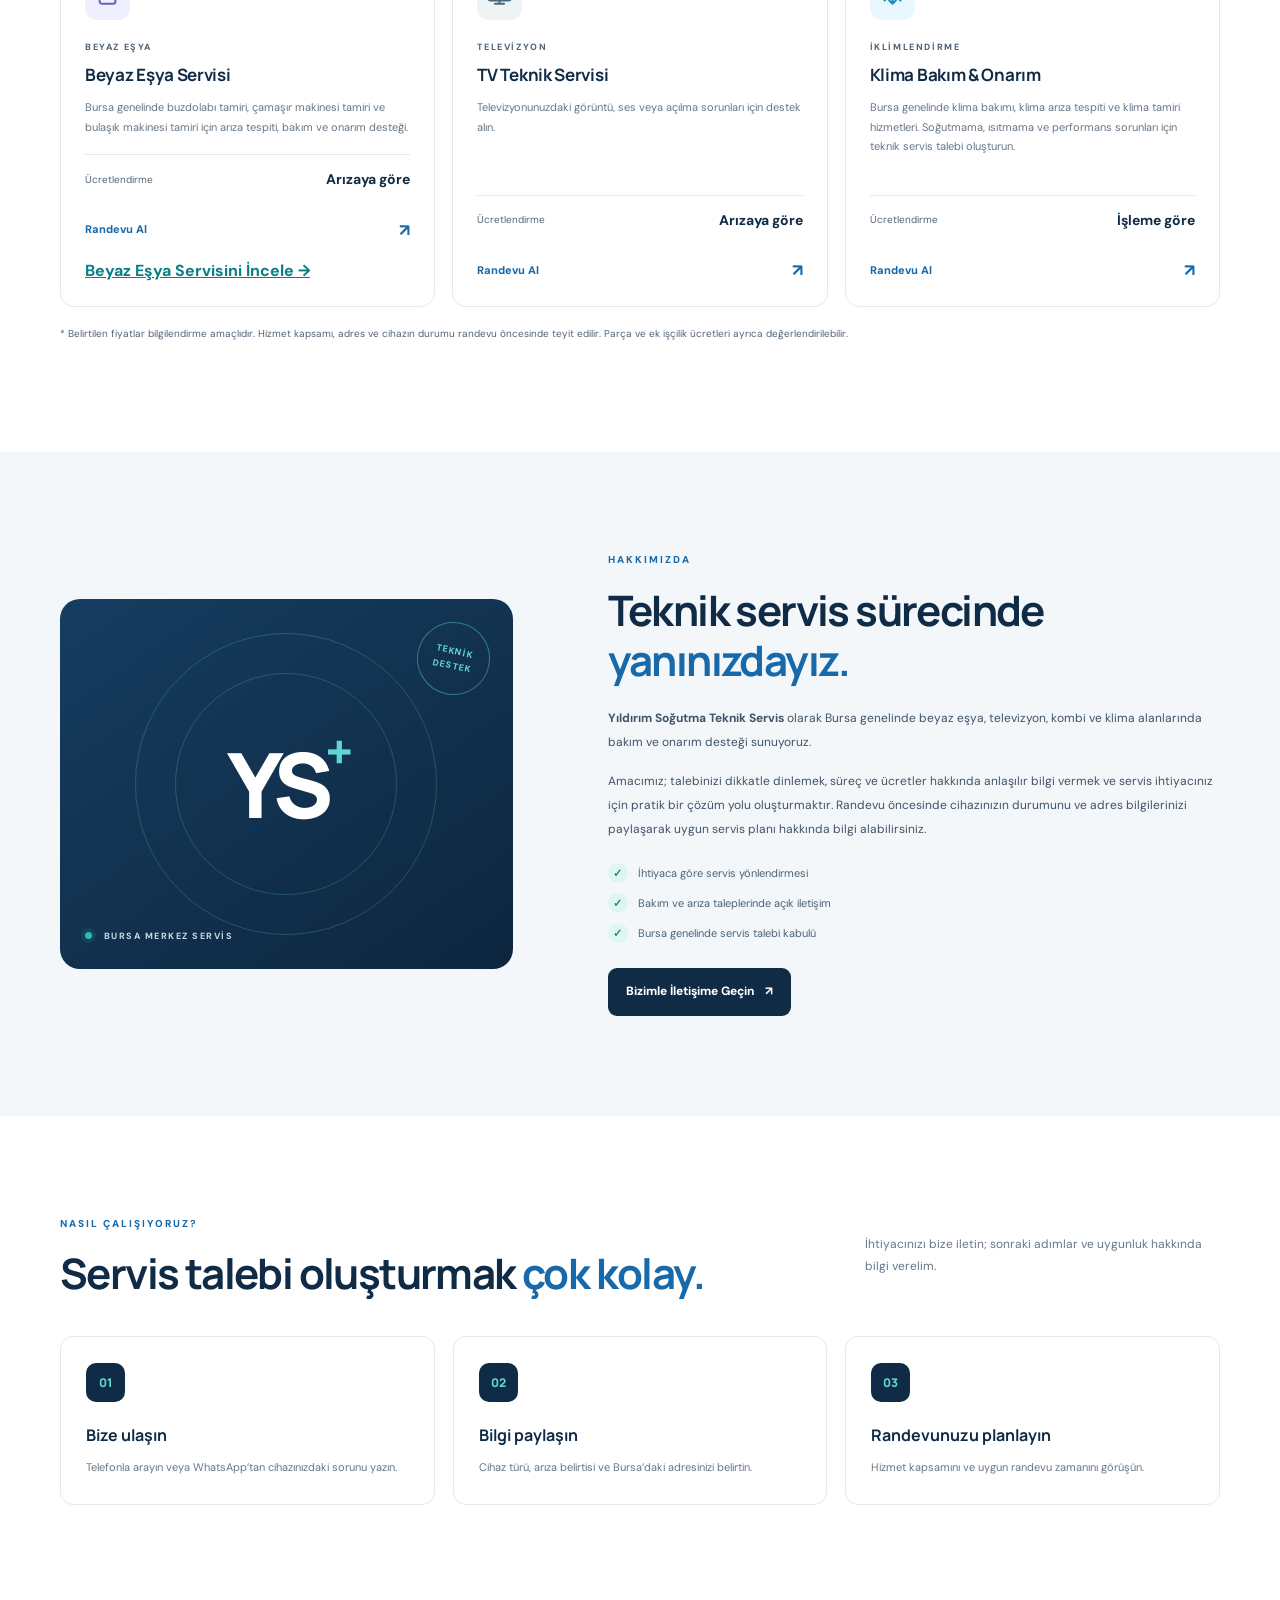
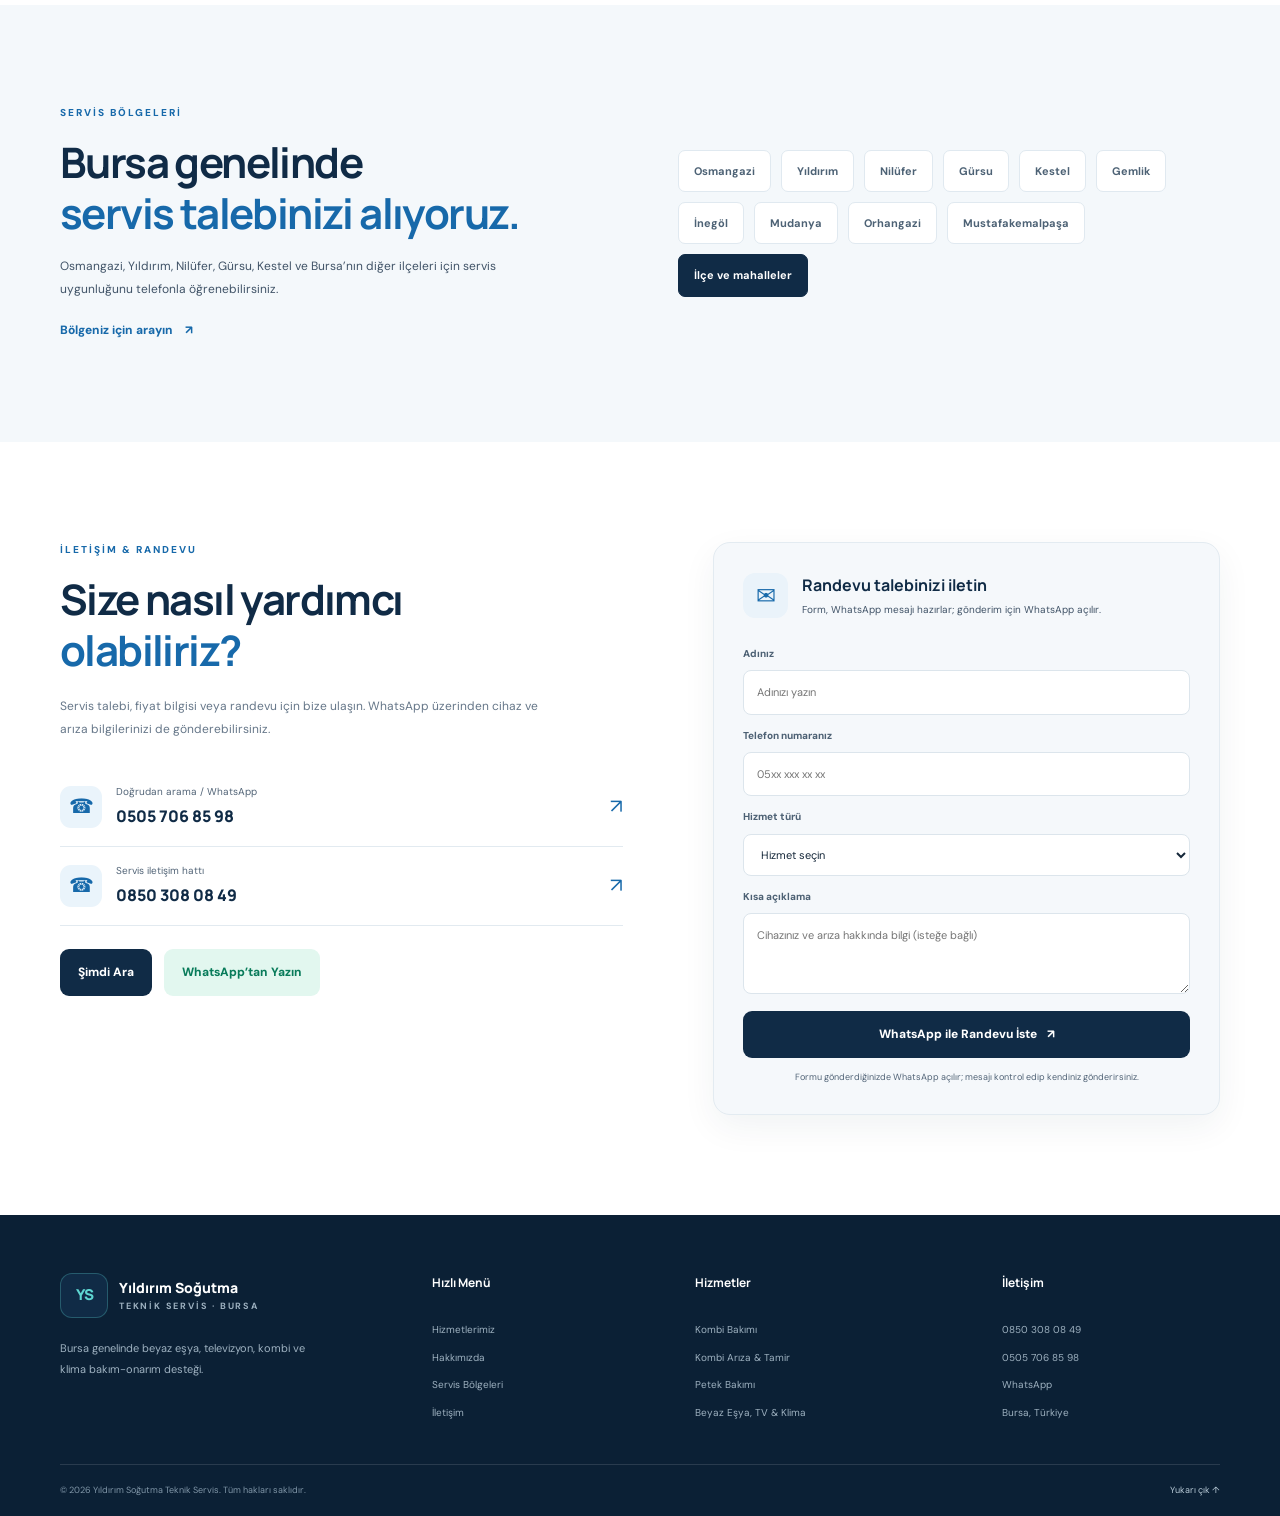
==== commit af23896a: "Update index.html" ====
--- a/index.html
+++ b/index.html
@@ -106,7 +106,20 @@
           <article class="service-card featured"><div class="card-icon icon-heat">♨</div><span class="card-kicker">KOMBİ</span><h3>Kombi Bakımı</h3><p>Verimli ve güvenli kullanım için kombi bakım hizmeti hakkında bilgi alın.</p><div class="price-row"><span>Hizmet ücreti</span><strong>2.000 TL</strong></div><a class="card-link" href="https://wa.me/905057068598?text=Merhaba%2C%20Kombi%20Bak%C4%B1m%C4%B1%20i%C3%A7in%20randevu%20almak%20istiyorum." target="_blank" rel="noopener">Randevu Al <span>↗</span></a></article>
           <article class="service-card"><div class="card-icon icon-tools">⌁</div><span class="card-kicker">KOMBİ</span><h3>Kombi Arıza &amp; Tamir</h3>
 <p>Bursa genelinde kombi arıza tespiti, kombi tamiri ve onarım desteği. Kombinizdeki ısıtma, sıcak su veya çalışmama sorunları için servis talebi oluşturun.</p>
-<div class="price-row"><span>Arıza tespit ücreti</span><strong>750 TL</strong></div><a class="card-link" href="https://wa.me/905057068598?text=Merhaba%2C%20Kombi%20Ar%C4%B1za%20%26%20Tamir%20i%C3%A7in%20randevu%20almak%20istiyorum." target="_blank" rel="noopener">Randevu Al <span>↗</span></a></article>
+<div class="price-row">
+  <span>Arıza tespit ücreti</span>
+  <strong>750 TL</strong>
+</div>
+
+<a class="card-link" href="https://wa.me/905057068598?text=Merhaba%2C%20Kombi%20Ar%C4%B1za%20%26%20Tamir%20i%C3%A7in%20randevu%20almak%20istiyorum." target="_blank" rel="noopener">
+  Randevu Al <span>↗</span>
+</a>
+
+<a href="kombi-servisi.html" style="display:block;margin-top:14px;color:#087f86;font-weight:700;text-decoration:underline;">
+  Kombi Servisini İncele →
+</a>
+
+</article>
           <article class="service-card"><div class="card-icon icon-radiator">▤</div><span class="card-kicker">ISITMA</span><h3>Petek Bakımı</h3><p>Petek bakım ve temizlik hizmeti için servis talebinizi oluşturun.</p><div class="price-row"><span>Hizmet ücreti</span><strong>3.000 TL</strong></div><a class="card-link" href="https://wa.me/905057068598?text=Merhaba%2C%20Petek%20Bak%C4%B1m%C4%B1%20i%C3%A7in%20randevu%20almak%20istiyorum." target="_blank" rel="noopener">Randevu Al <span>↗</span></a></article>
           <article class="service-card"><div class="card-icon icon-fridge">▯</div><span class="card-kicker">BEYAZ EŞYA</span><h3>Beyaz Eşya Servisi</h3>
 <p>Bursa genelinde buzdolabı tamiri, çamaşır makinesi tamiri ve bulaşık makinesi tamiri için arıza tespiti, bakım ve onarım desteği.</p>
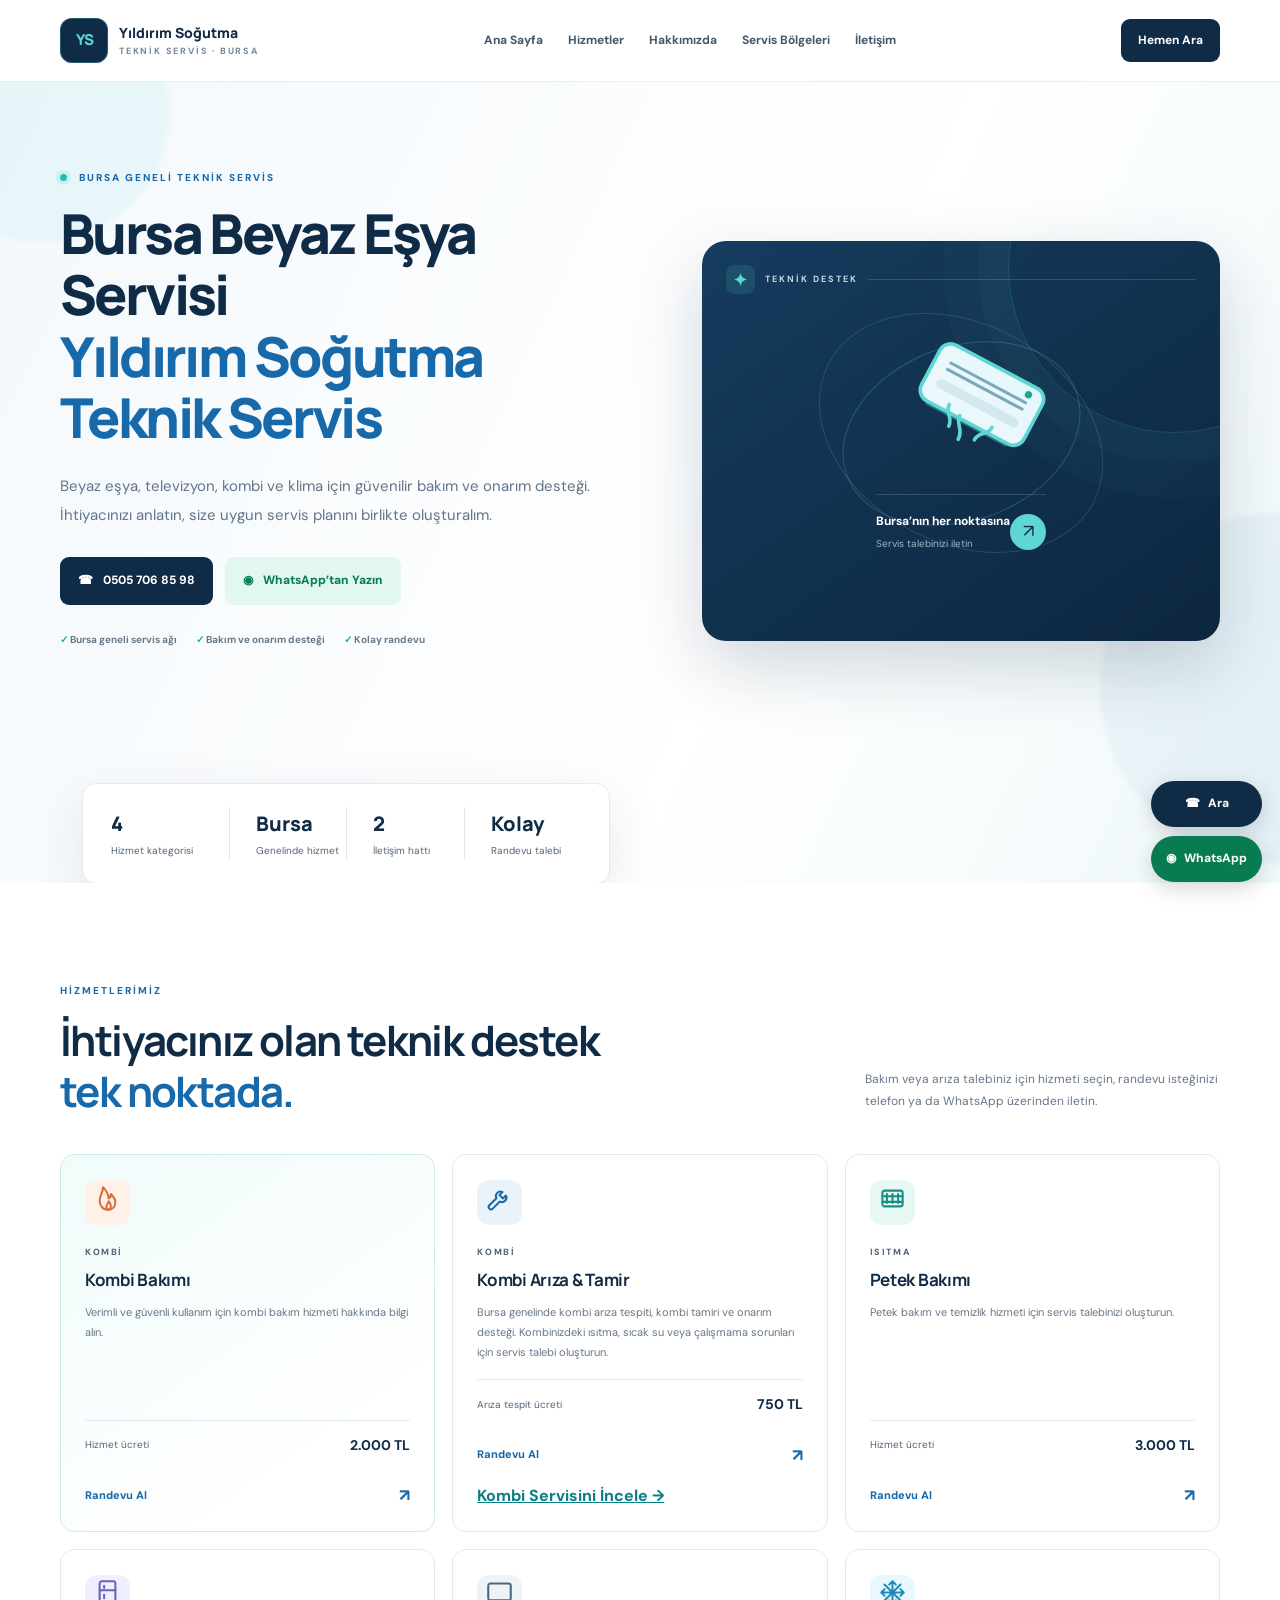
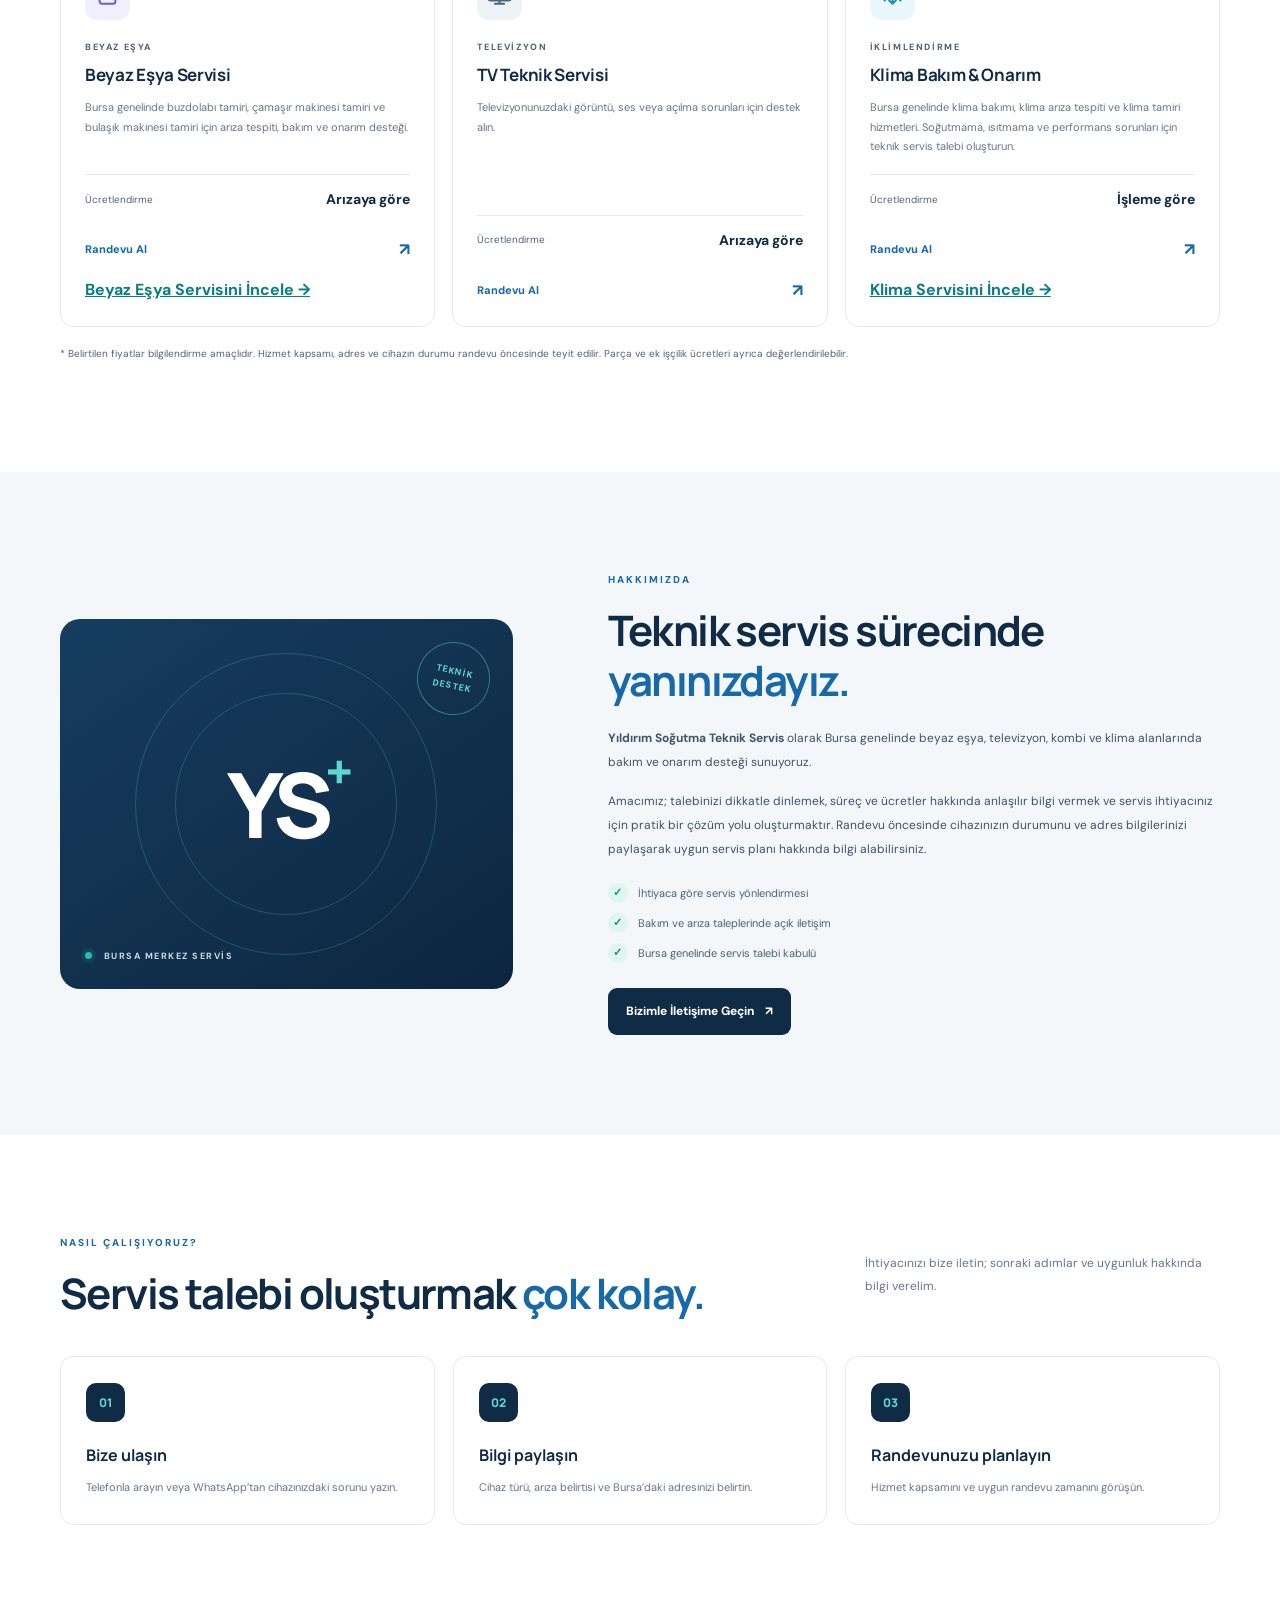
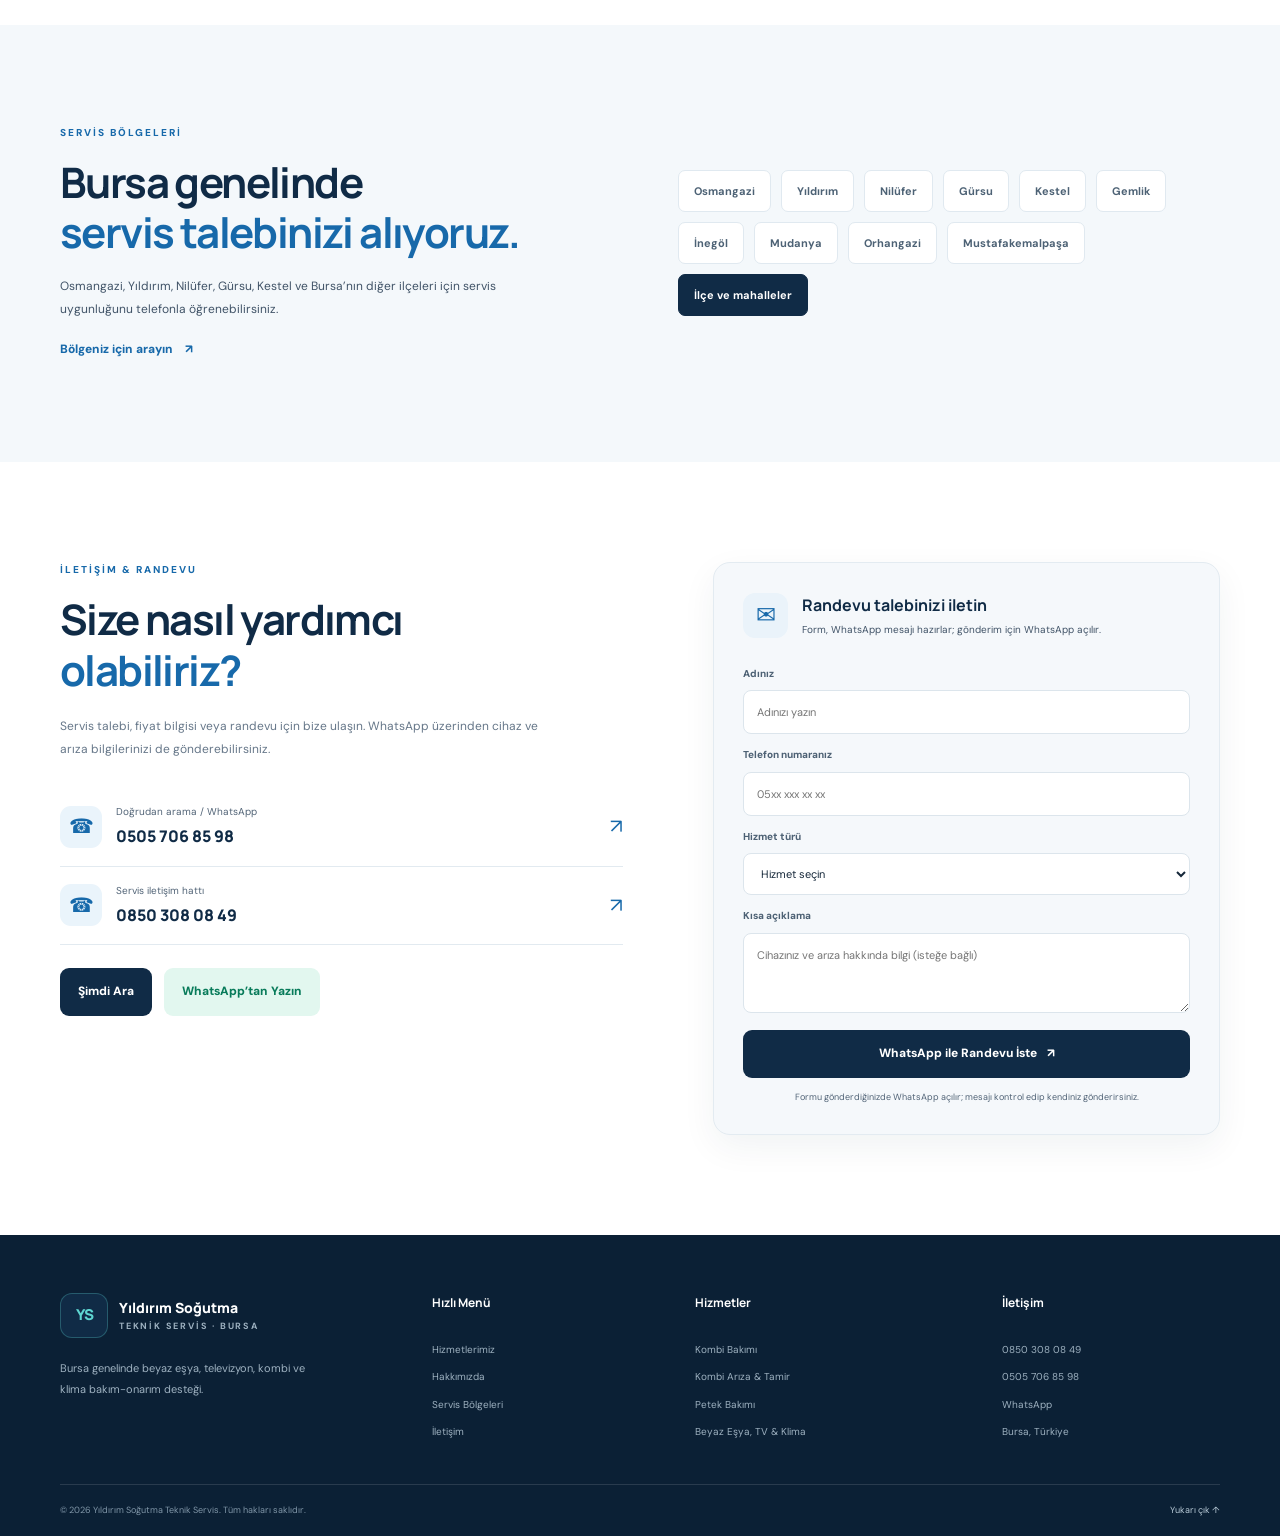
==== commit 09fbf32e: "Update index.html" ====
--- a/index.html
+++ b/index.html
@@ -140,7 +140,20 @@
           <article class="service-card"><div class="card-icon icon-tv">▣</div><span class="card-kicker">TELEVİZYON</span><h3>TV Teknik Servisi</h3><p>Televizyonunuzdaki görüntü, ses veya açılma sorunları için destek alın.</p><div class="price-row"><span>Ücretlendirme</span><strong>Arızaya göre</strong></div><a class="card-link" href="https://wa.me/905057068598?text=Merhaba%2C%20TV%20teknik%20servisi%20i%C3%A7in%20randevu%20almak%20istiyorum." target="_blank" rel="noopener">Randevu Al <span>↗</span></a></article>
           <article class="service-card"><div class="card-icon icon-cool">❄</div><span class="card-kicker">İKLİMLENDİRME</span><h3>Klima Bakım &amp; Onarım</h3>
 <p>Bursa genelinde klima bakımı, klima arıza tespiti ve klima tamiri hizmetleri. Soğutmama, ısıtmama ve performans sorunları için teknik servis talebi oluşturun.</p>
-<div class="price-row"><span>Ücretlendirme</span><strong>İşleme göre</strong></div><a class="card-link" href="https://wa.me/905057068598?text=Merhaba%2C%20klima%20bak%C4%B1m%20ve%20onar%C4%B1m%20i%C3%A7in%20randevu%20almak%20istiyorum." target="_blank" rel="noopener">Randevu Al <span>↗</span></a></article>
+<div class="price-row">
+  <span>Ücretlendirme</span>
+  <strong>İşleme göre</strong>
+</div>
+
+<a class="card-link" href="https://wa.me/905057068598?text=Merhaba%2C%20klima%20bak%C4%B1m%20ve%20onar%C4%B1m%20i%C3%A7in%20randevu%20almak%20istiyorum." target="_blank" rel="noopener">
+  Randevu Al <span>↗</span>
+</a>
+
+<a href="klima-servisi.html" style="display:block;margin-top:14px;color:#087f86;font-weight:700;text-decoration:underline;">
+  Klima Servisini İncele →
+</a>
+
+</article>
         </div>
         <p class="price-note">* Belirtilen fiyatlar bilgilendirme amaçlıdır. Hizmet kapsamı, adres ve cihazın durumu randevu öncesinde teyit edilir. Parça ve ek işçilik ücretleri ayrıca değerlendirilebilir.</p>
       </div>
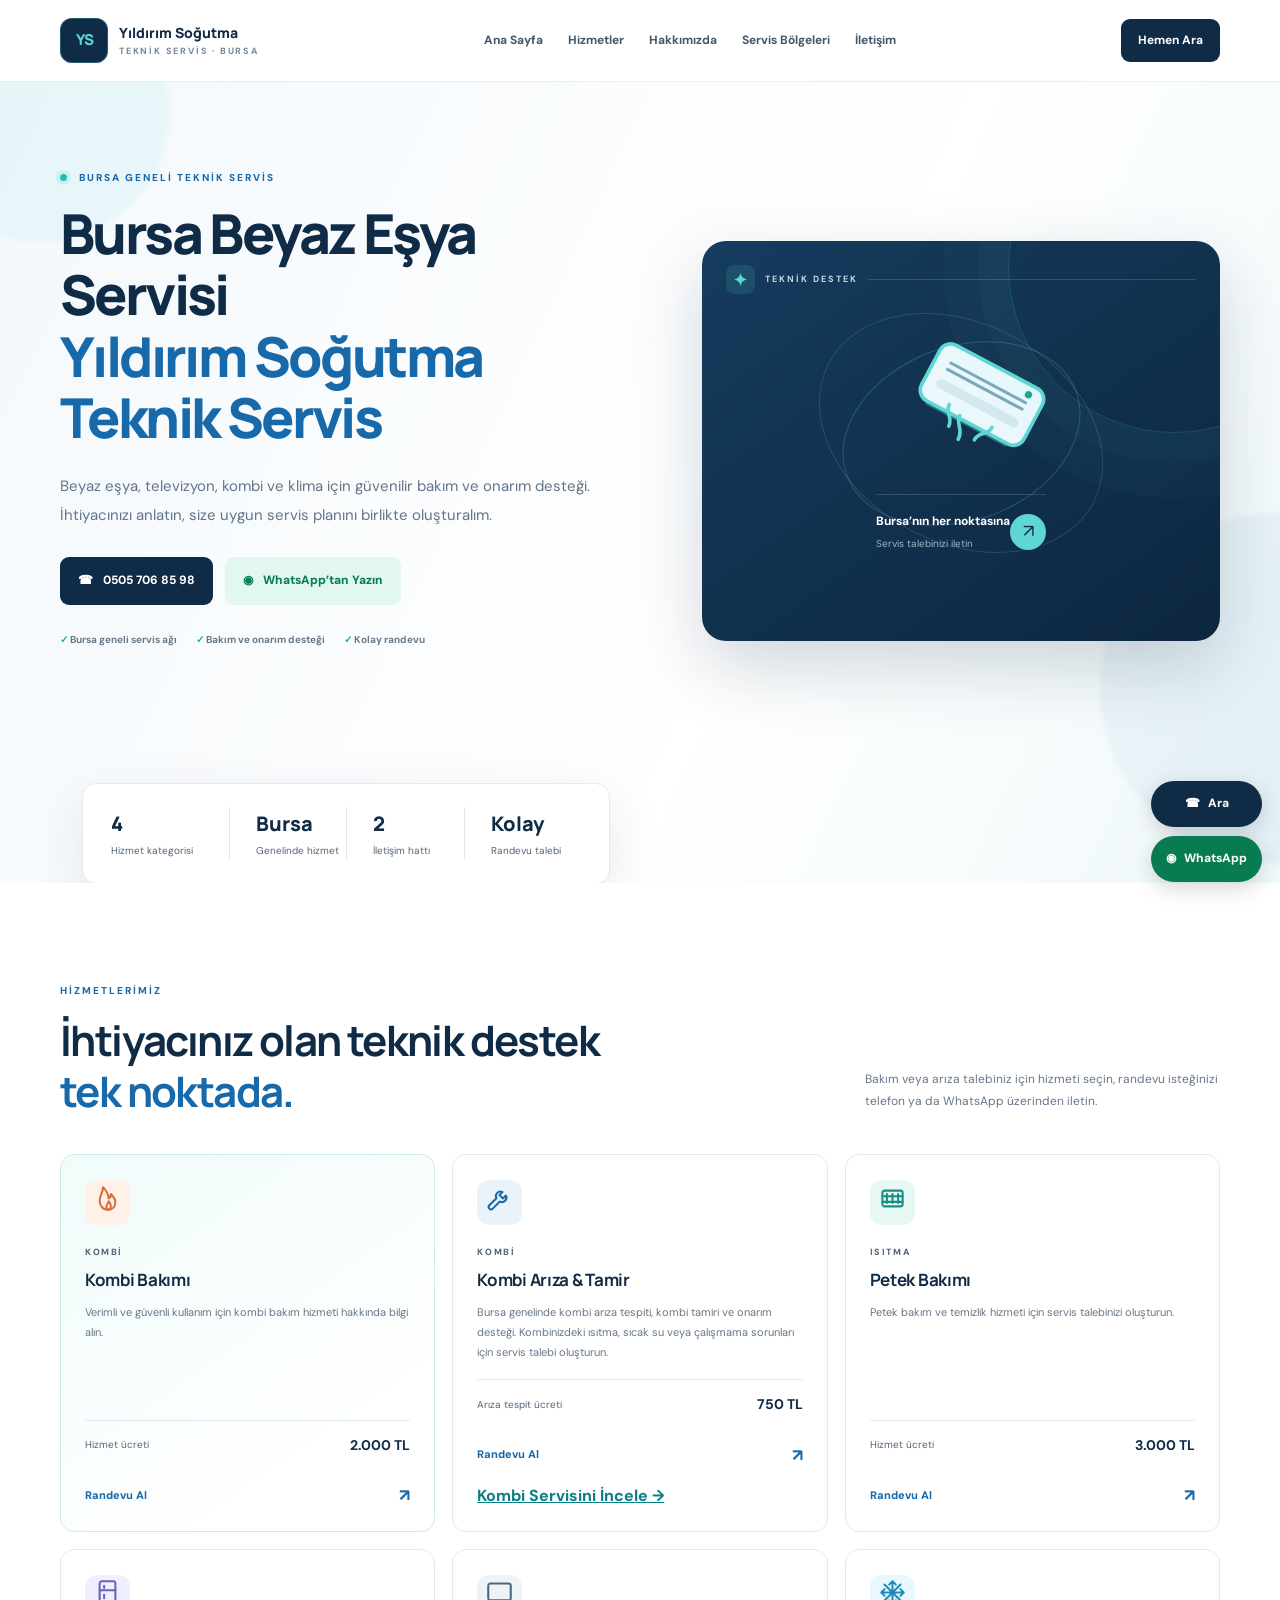
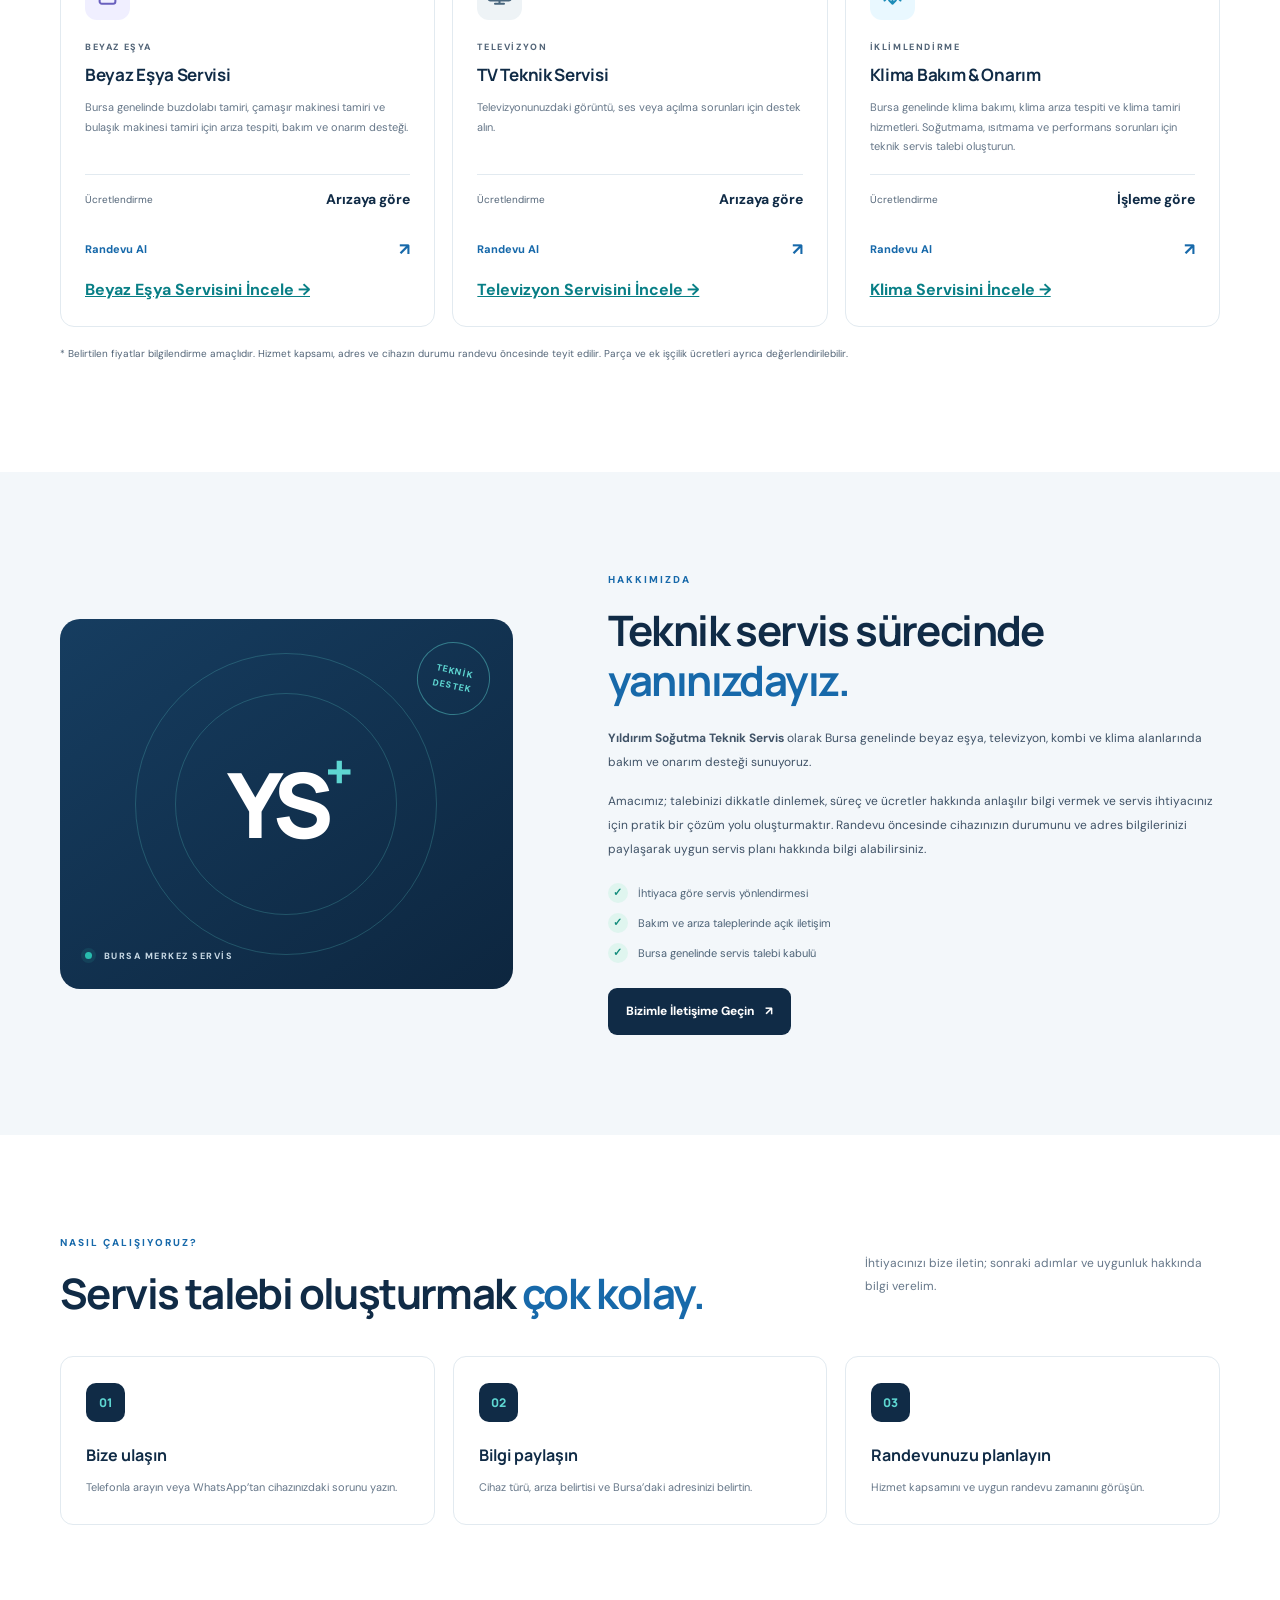
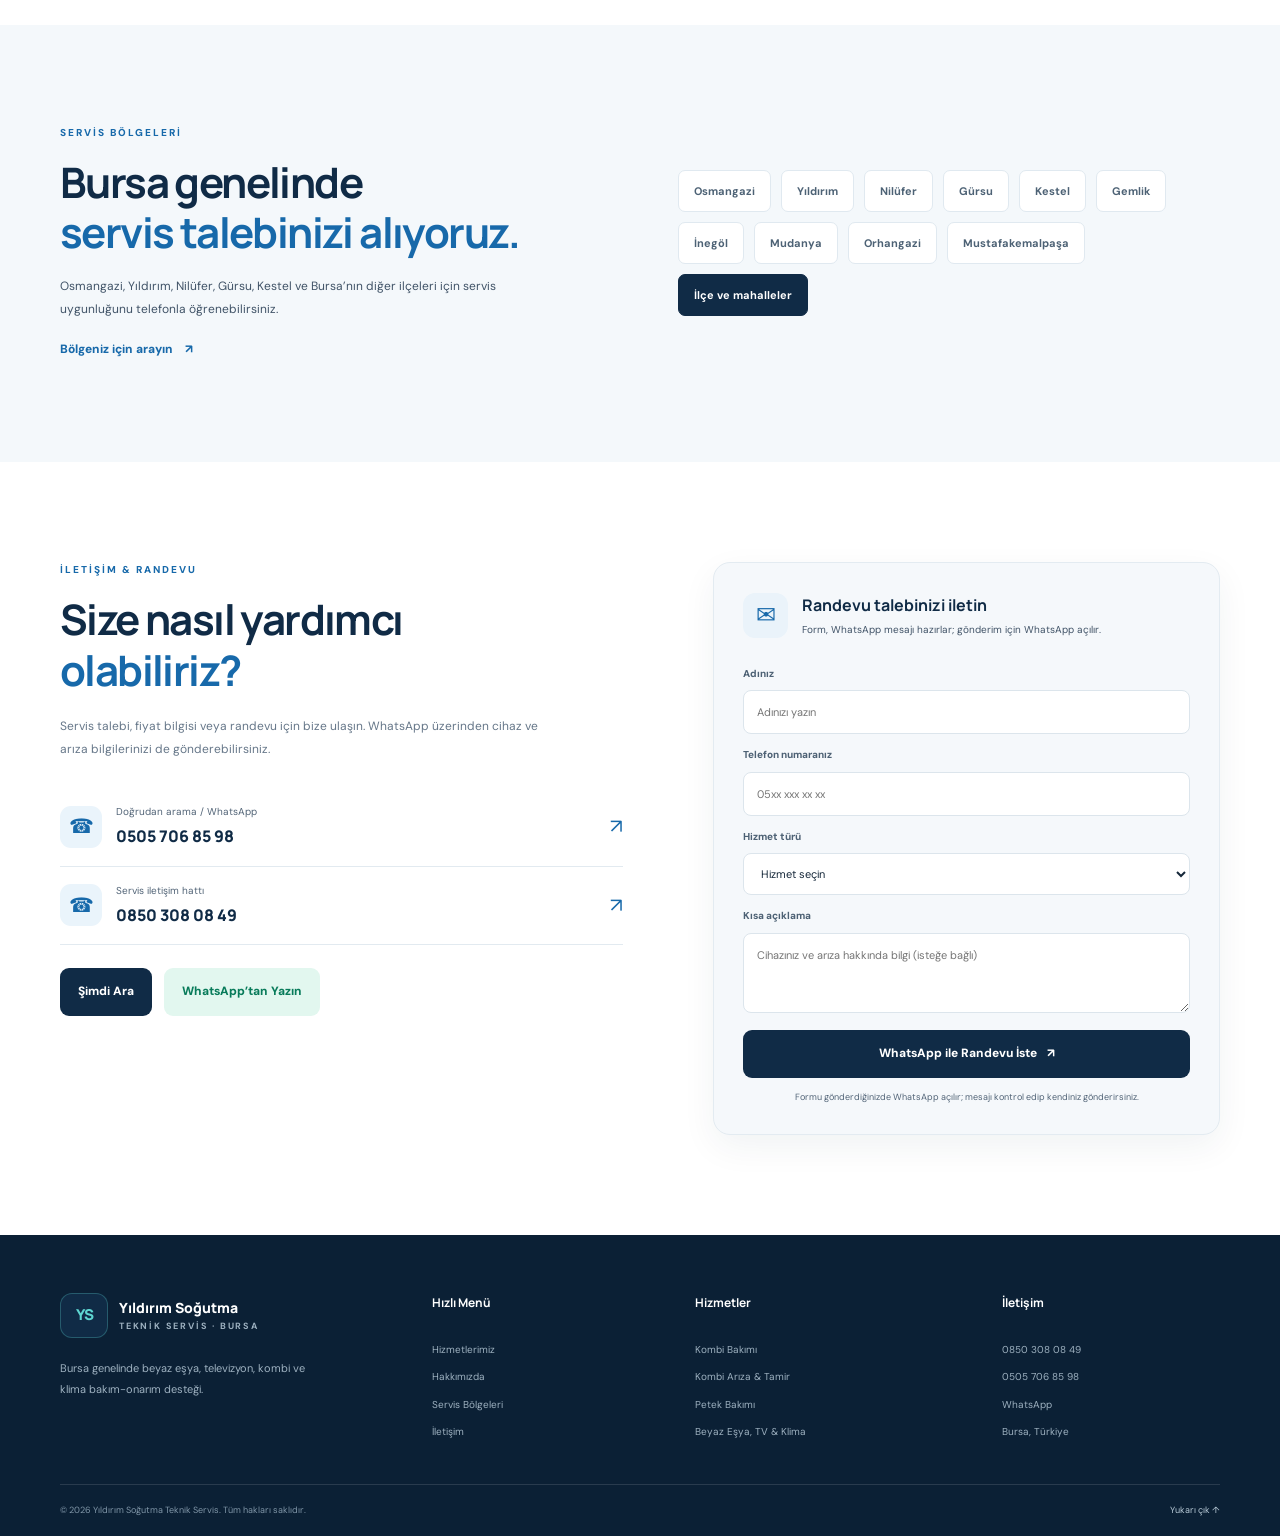
==== commit 26d59b01: "Update index.html" ====
--- a/index.html
+++ b/index.html
@@ -137,7 +137,26 @@
 </a>
 
 </article>
-          <article class="service-card"><div class="card-icon icon-tv">▣</div><span class="card-kicker">TELEVİZYON</span><h3>TV Teknik Servisi</h3><p>Televizyonunuzdaki görüntü, ses veya açılma sorunları için destek alın.</p><div class="price-row"><span>Ücretlendirme</span><strong>Arızaya göre</strong></div><a class="card-link" href="https://wa.me/905057068598?text=Merhaba%2C%20TV%20teknik%20servisi%20i%C3%A7in%20randevu%20almak%20istiyorum." target="_blank" rel="noopener">Randevu Al <span>↗</span></a></article>
+<article class="service-card">
+  <div class="card-icon icon-tv">▣</div>
+  <span class="card-kicker">TELEVİZYON</span>
+  <h3>TV Teknik Servisi</h3>
+
+  <p>Televizyonunuzdaki görüntü, ses veya açılma sorunları için destek alın.</p>
+
+  <div class="price-row">
+    <span>Ücretlendirme</span>
+    <strong>Arızaya göre</strong>
+  </div>
+
+  <a class="card-link" href="https://wa.me/905057068598?text=Merhaba%2C%20TV%20teknik%20servisi%20i%C3%A7in%20randevu%20almak%20istiyorum." target="_blank" rel="noopener">
+    Randevu Al <span>↗</span>
+  </a>
+
+  <a href="televizyon-servisi.html" style="display:block;margin-top:14px;color:#087f86;font-weight:700;text-decoration:underline;">
+    Televizyon Servisini İncele →
+  </a>
+</article>
           <article class="service-card"><div class="card-icon icon-cool">❄</div><span class="card-kicker">İKLİMLENDİRME</span><h3>Klima Bakım &amp; Onarım</h3>
 <p>Bursa genelinde klima bakımı, klima arıza tespiti ve klima tamiri hizmetleri. Soğutmama, ısıtmama ve performans sorunları için teknik servis talebi oluşturun.</p>
 <div class="price-row">
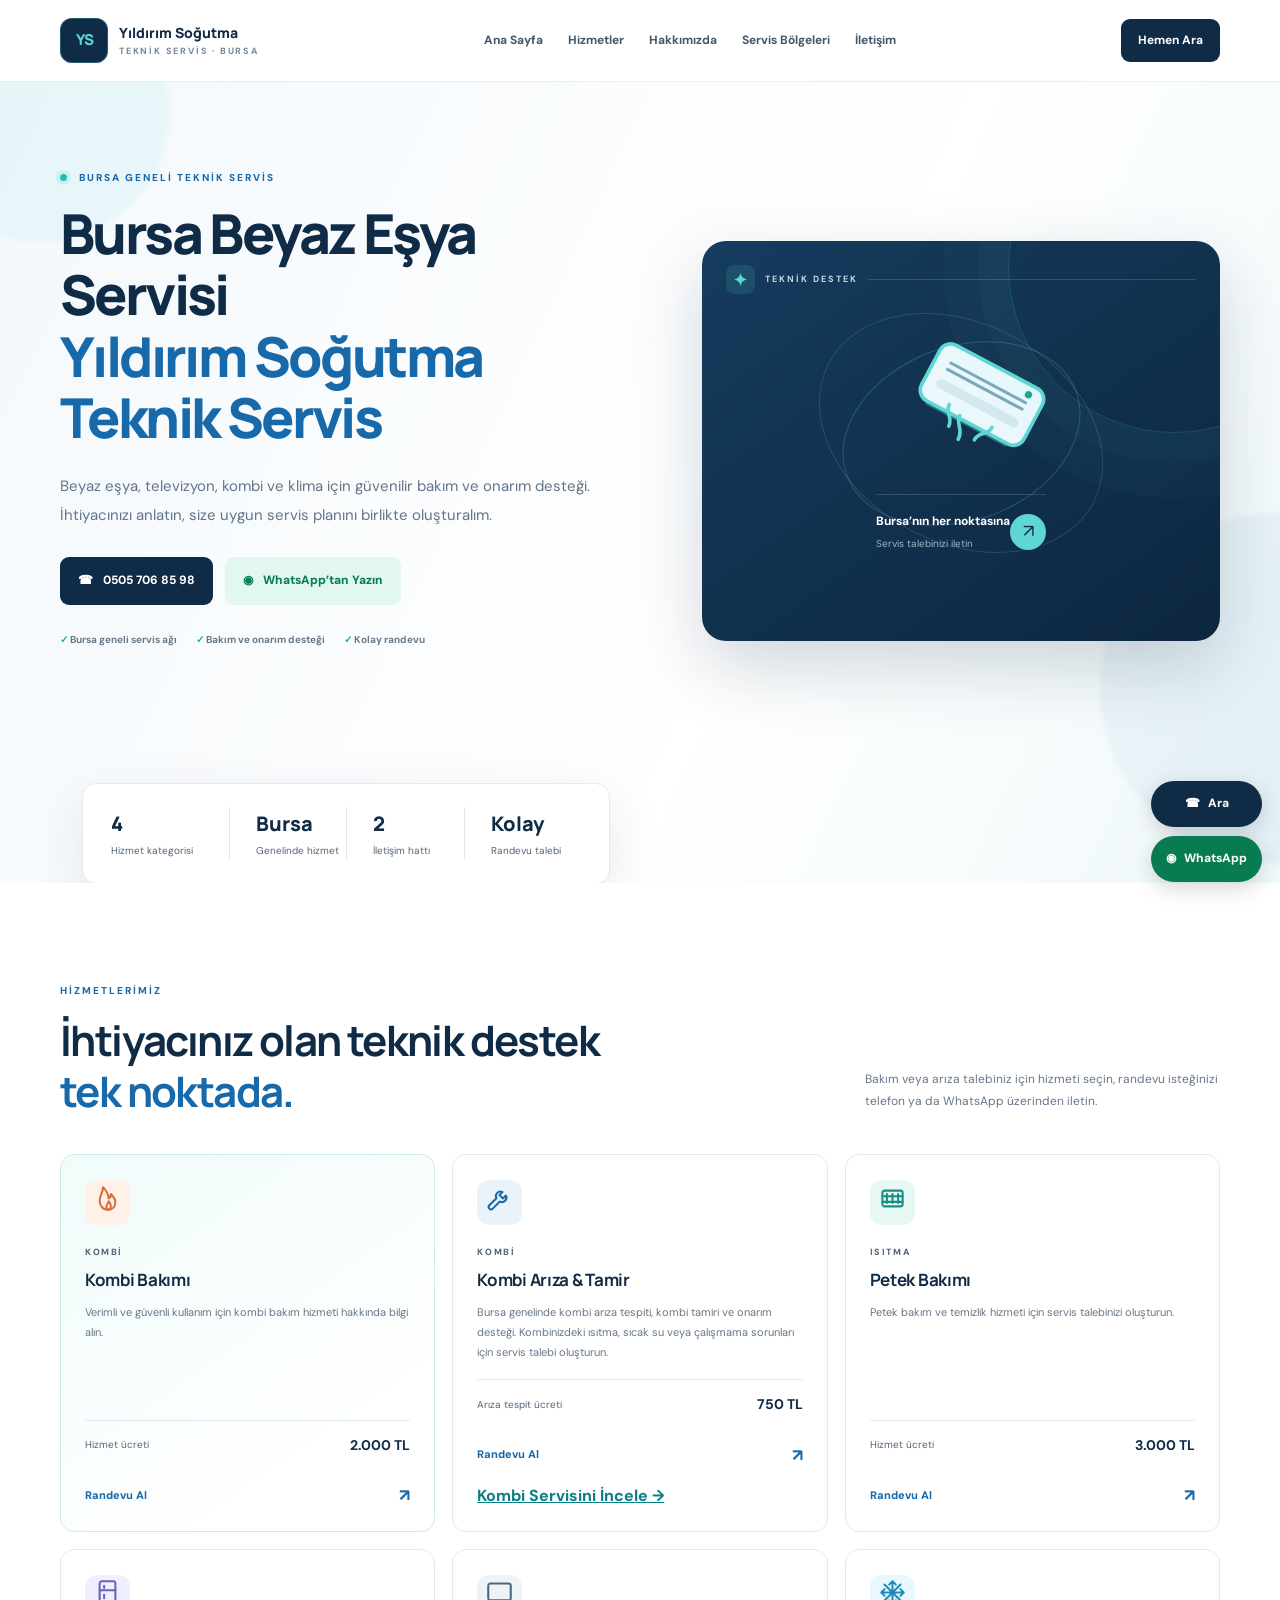
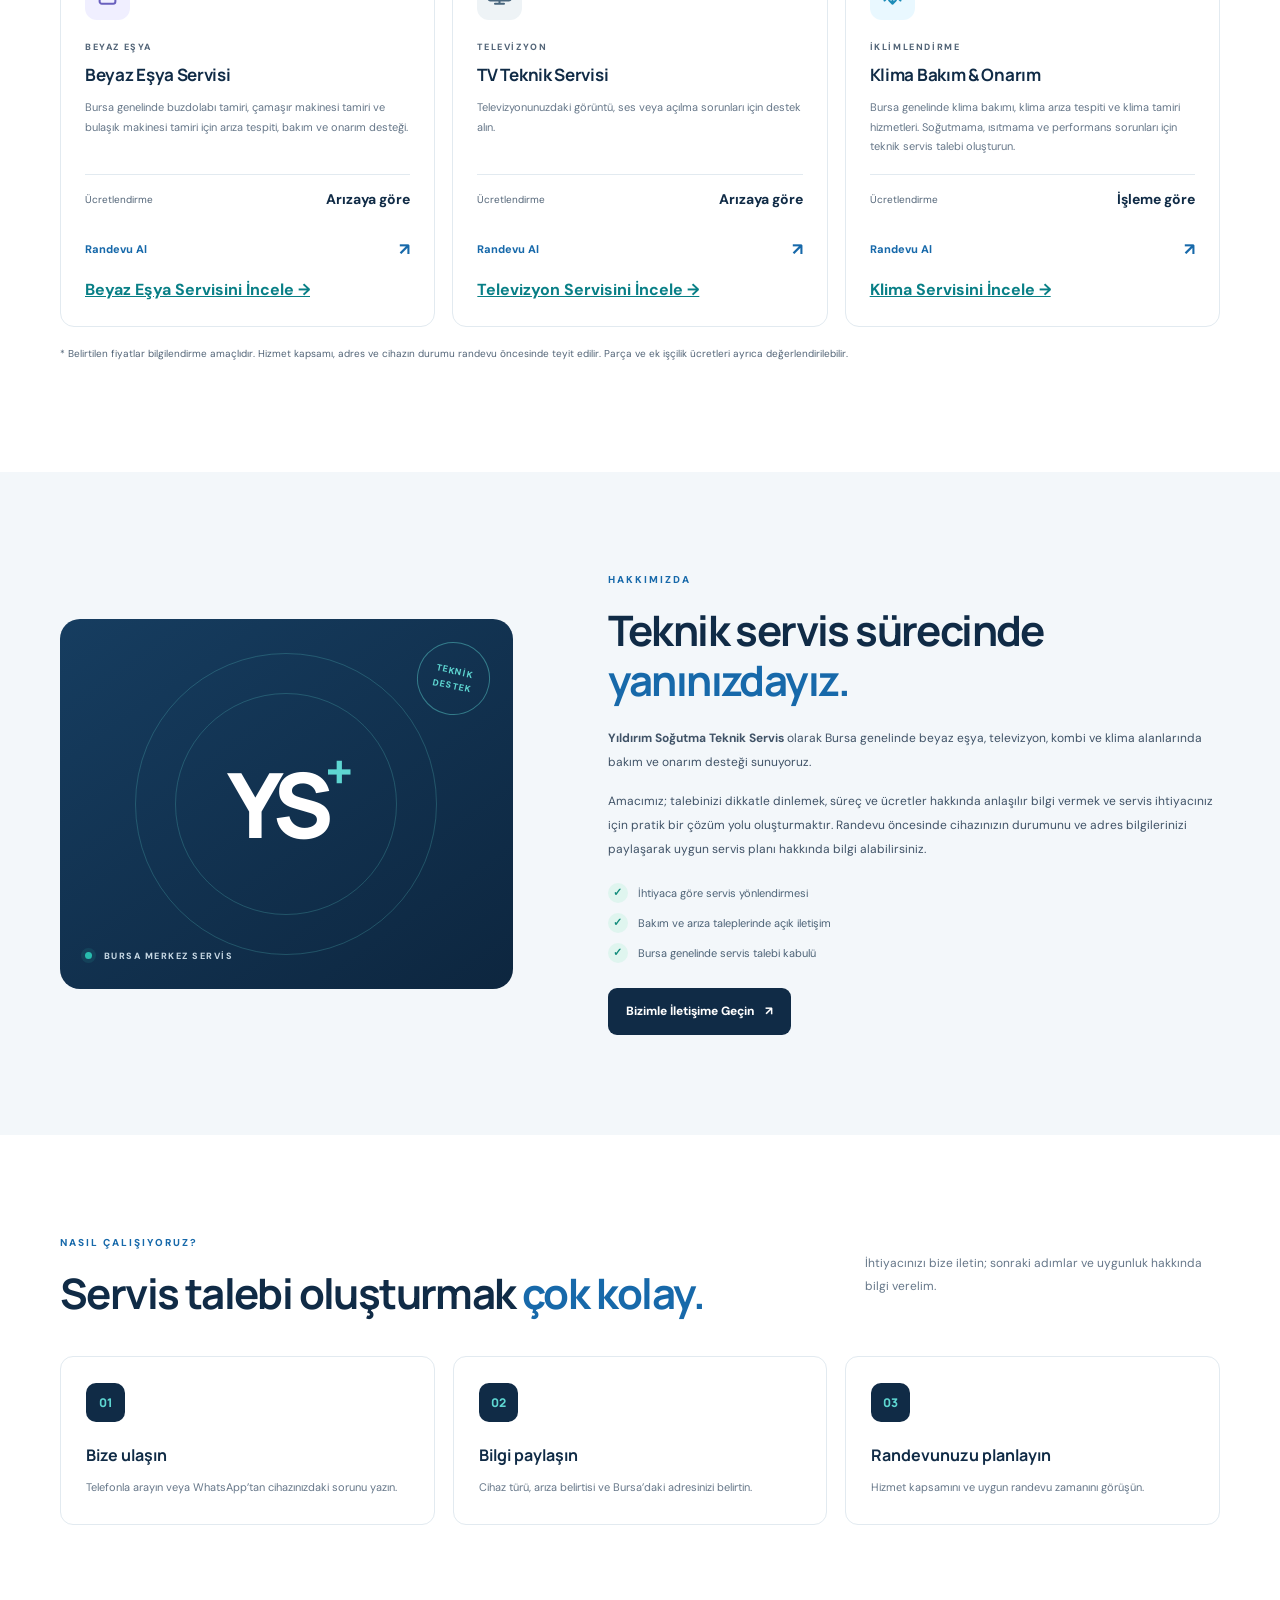
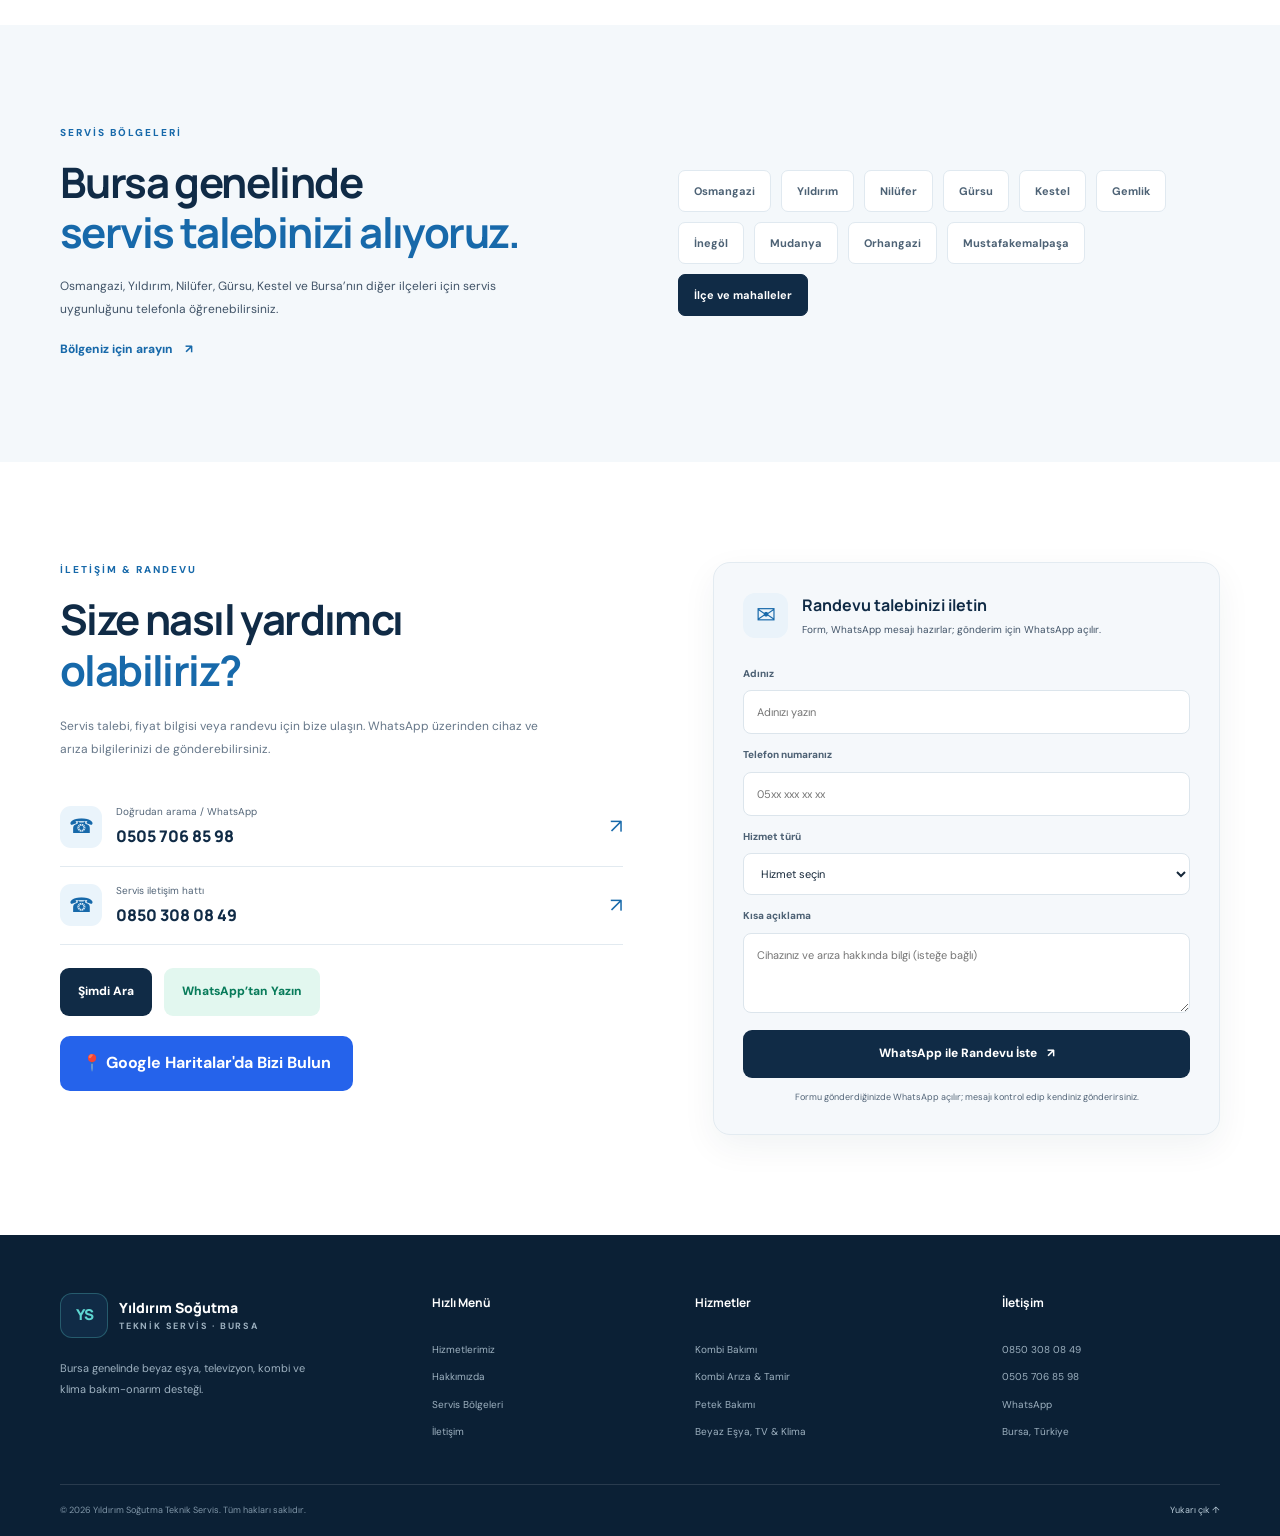
==== commit 774d3df1: "Update index.html" ====
--- a/index.html
+++ b/index.html
@@ -24,23 +24,47 @@
 <meta property="og:description" content="Bursa beyaz eşya servisi ve tamiri. Yıldırım Soğutma Teknik Servis; çamaşır makinesi, bulaşık makinesi, buzdolabı, kombi ve klima bakım-onarım desteği sunar.">
 <meta property="og:url" content="https://bursabeyazesyaservisi.tr/">
   <link rel="stylesheet" href="style.css">
-  <script type="application/ld+json">
-  {
-    "@context": "https://schema.org",
-    "@type": "HomeAndConstructionBusiness",
-"name": "Yıldırım Soğutma Teknik Servis",
-"url": "https://bursabeyazesyaservisi.tr/",
-    "description": "Bursa genelinde beyaz eşya, televizyon, kombi ve klima bakım ve onarım hizmetleri.",
-    "telephone": "+90-505-706-8598",
-    "areaServed": {"@type":"City", "name":"Bursa"},
-    "priceRange": "₺₺",
-    "address": {"@type":"PostalAddress", "addressLocality":"Osmangazi", "addressRegion":"Bursa", "addressCountry":"TR"},
-    "contactPoint": [
-      {"@type":"ContactPoint","telephone":"+90-850-308-0849","contactType":"customer service","areaServed":"TR","availableLanguage":"Turkish"},
-      {"@type":"ContactPoint","telephone":"+90-505-706-8598","contactType":"customer service","areaServed":"TR","availableLanguage":"Turkish"}
-    ]
-  }
-  </script>
+ <script type="application/ld+json">
+{
+  "@context": "https://schema.org",
+  "@type": "HomeAndConstructionBusiness",
+  "@id": "https://bursabeyazesyaservisi.tr/#business",
+  "name": "Yıldırım Soğutma Teknik Servis",
+  "url": "https://bursabeyazesyaservisi.tr/",
+  "description": "Bursa genelinde beyaz eşya, televizyon, kombi ve klima bakım ve onarım hizmetleri.",
+  "telephone": "+90-505-706-8598",
+  "areaServed": {
+    "@type": "City",
+    "name": "Bursa"
+  },
+  "priceRange": "₺₺",
+  "address": {
+    "@type": "PostalAddress",
+    "addressLocality": "Osmangazi",
+    "addressRegion": "Bursa",
+    "addressCountry": "TR"
+  },
+  "contactPoint": [
+    {
+      "@type": "ContactPoint",
+      "telephone": "+90-850-308-0849",
+      "contactType": "customer service",
+      "areaServed": "TR",
+      "availableLanguage": "Turkish"
+    },
+    {
+      "@type": "ContactPoint",
+      "telephone": "+90-505-706-8598",
+      "contactType": "customer service",
+      "areaServed": "TR",
+      "availableLanguage": "Turkish"
+    }
+  ],
+  "sameAs": [
+    "https://share.google/vYoqN0vPF4rA6oPTm"
+  ]
+}
+</script>
 </head>
 <body>
   <a class="skip-link" href="#ana-icerik">İçeriğe geç</a>
@@ -188,8 +212,28 @@
 
     <section class="contact-section section" id="iletisim"><div class="container contact-grid"><div class="contact-copy"><p class="eyebrow">İLETİŞİM &amp; RANDEVU</p><h2>Size nasıl yardımcı<br><span>olabiliriz?</span></h2><p>Servis talebi, fiyat bilgisi veya randevu için bize ulaşın. WhatsApp üzerinden cihaz ve arıza bilgilerinizi de gönderebilirsiniz.</p><div class="contact-method"><span class="contact-icon">☎</span><div><small>Doğrudan arama / WhatsApp</small><a href="tel:+905057068598">0505 706 85 98</a></div><a class="mini-arrow" href="tel:+905057068598" aria-label="0505 706 85 98 numarasını ara">↗</a></div><div class="contact-method"><span class="contact-icon">☎</span><div><small>Servis iletişim hattı</small><a href="tel:+908503080849">0850 308 08 49</a></div><a class="mini-arrow" href="tel:+908503080849" aria-label="0850 308 08 49 numarasını ara">↗</a></div><div class="contact-actions"><a class="btn btn-primary" href="tel:+905057068598">Şimdi Ara</a><a class="btn btn-whatsapp" href="https://wa.me/905057068598?text=
 Merhaba%2C%20Y%C4%B1ld%C4%B1r%C4%B1m%20So%C4%9Futma%20Teknik%20Servis%20hakk%C4%B1nda%20bilgi%
-20almak%20istiyorum." target="_blank" rel="noopener">WhatsApp’tan Yazın</a></div></div>
-      <div class="contact-card"><div class="contact-card-head"><span class="card-icon">✉</span><div><h3>Randevu talebinizi iletin</h3><p>Form, WhatsApp mesajı hazırlar; gönderim için WhatsApp açılır.</p></div></div><form id="appointment-form"><label for="customer-name">Adınız</label><input id="customer-name" name="name" autocomplete="name" placeholder="Adınızı yazın" required><label for="customer-phone">Telefon numaranız</label><input id="customer-phone" name="phone" type="tel" autocomplete="tel" placeholder="05xx xxx xx xx" required><label for="service-type">Hizmet türü</label><select id="service-type" name="service" required><option value="">Hizmet seçin</option><option>Kombi Bakımı</option><option>Kombi Arıza & Tamir</option><option>Petek Bakımı</option><option>Beyaz Eşya Servisi</option><option>TV Teknik Servisi</option><option>Klima Bakım & Onarım</option><option>Diğer</option></select><label for="customer-message">Kısa açıklama</label><textarea id="customer-message" name="message" rows="3" placeholder="Cihazınız ve arıza hakkında bilgi (isteğe bağlı)"></textarea><button class="btn btn-primary form-submit" type="submit">WhatsApp ile Randevu İste <span>↗</span></button><p class="form-note">Formu gönderdiğinizde WhatsApp açılır; mesajı kontrol edip kendiniz gönderirsiniz.</p></form></div>
+20almak%20istiyorum." 
+target="_blank" rel="noopener">WhatsApp’tan Yazın</a>
+</div>
+
+<div style="margin-top:20px;">
+  <a href="https://share.google/vYoqN0vPF4rA6oPTm"
+     target="_blank"
+     rel="noopener noreferrer"
+     style="display:inline-block;
+            background:#2563eb;
+            color:#ffffff;
+            padding:14px 22px;
+            border-radius:10px;
+            text-decoration:none;
+            font-weight:700;">
+    📍 Google Haritalar'da Bizi Bulun
+  </a>
+</div>
+
+</div>
+
+    <div class="contact-card"><div class="contact-card-head"><span class="card-icon">✉</span><div><h3>Randevu talebinizi iletin</h3><p>Form, WhatsApp mesajı hazırlar; gönderim için WhatsApp açılır.</p></div></div><form id="appointment-form"><label for="customer-name">Adınız</label><input id="customer-name" name="name" autocomplete="name" placeholder="Adınızı yazın" required><label for="customer-phone">Telefon numaranız</label><input id="customer-phone" name="phone" type="tel" autocomplete="tel" placeholder="05xx xxx xx xx" required><label for="service-type">Hizmet türü</label><select id="service-type" name="service" required><option value="">Hizmet seçin</option><option>Kombi Bakımı</option><option>Kombi Arıza & Tamir</option><option>Petek Bakımı</option><option>Beyaz Eşya Servisi</option><option>TV Teknik Servisi</option><option>Klima Bakım & Onarım</option><option>Diğer</option></select><label for="customer-message">Kısa açıklama</label><textarea id="customer-message" name="message" rows="3" placeholder="Cihazınız ve arıza hakkında bilgi (isteğe bağlı)"></textarea><button class="btn btn-primary form-submit" type="submit">WhatsApp ile Randevu İste <span>↗</span></button><p class="form-note">Formu gönderdiğinizde WhatsApp açılır; mesajı kontrol edip kendiniz gönderirsiniz.</p></form></div>
     </div></section>
   </main>
 
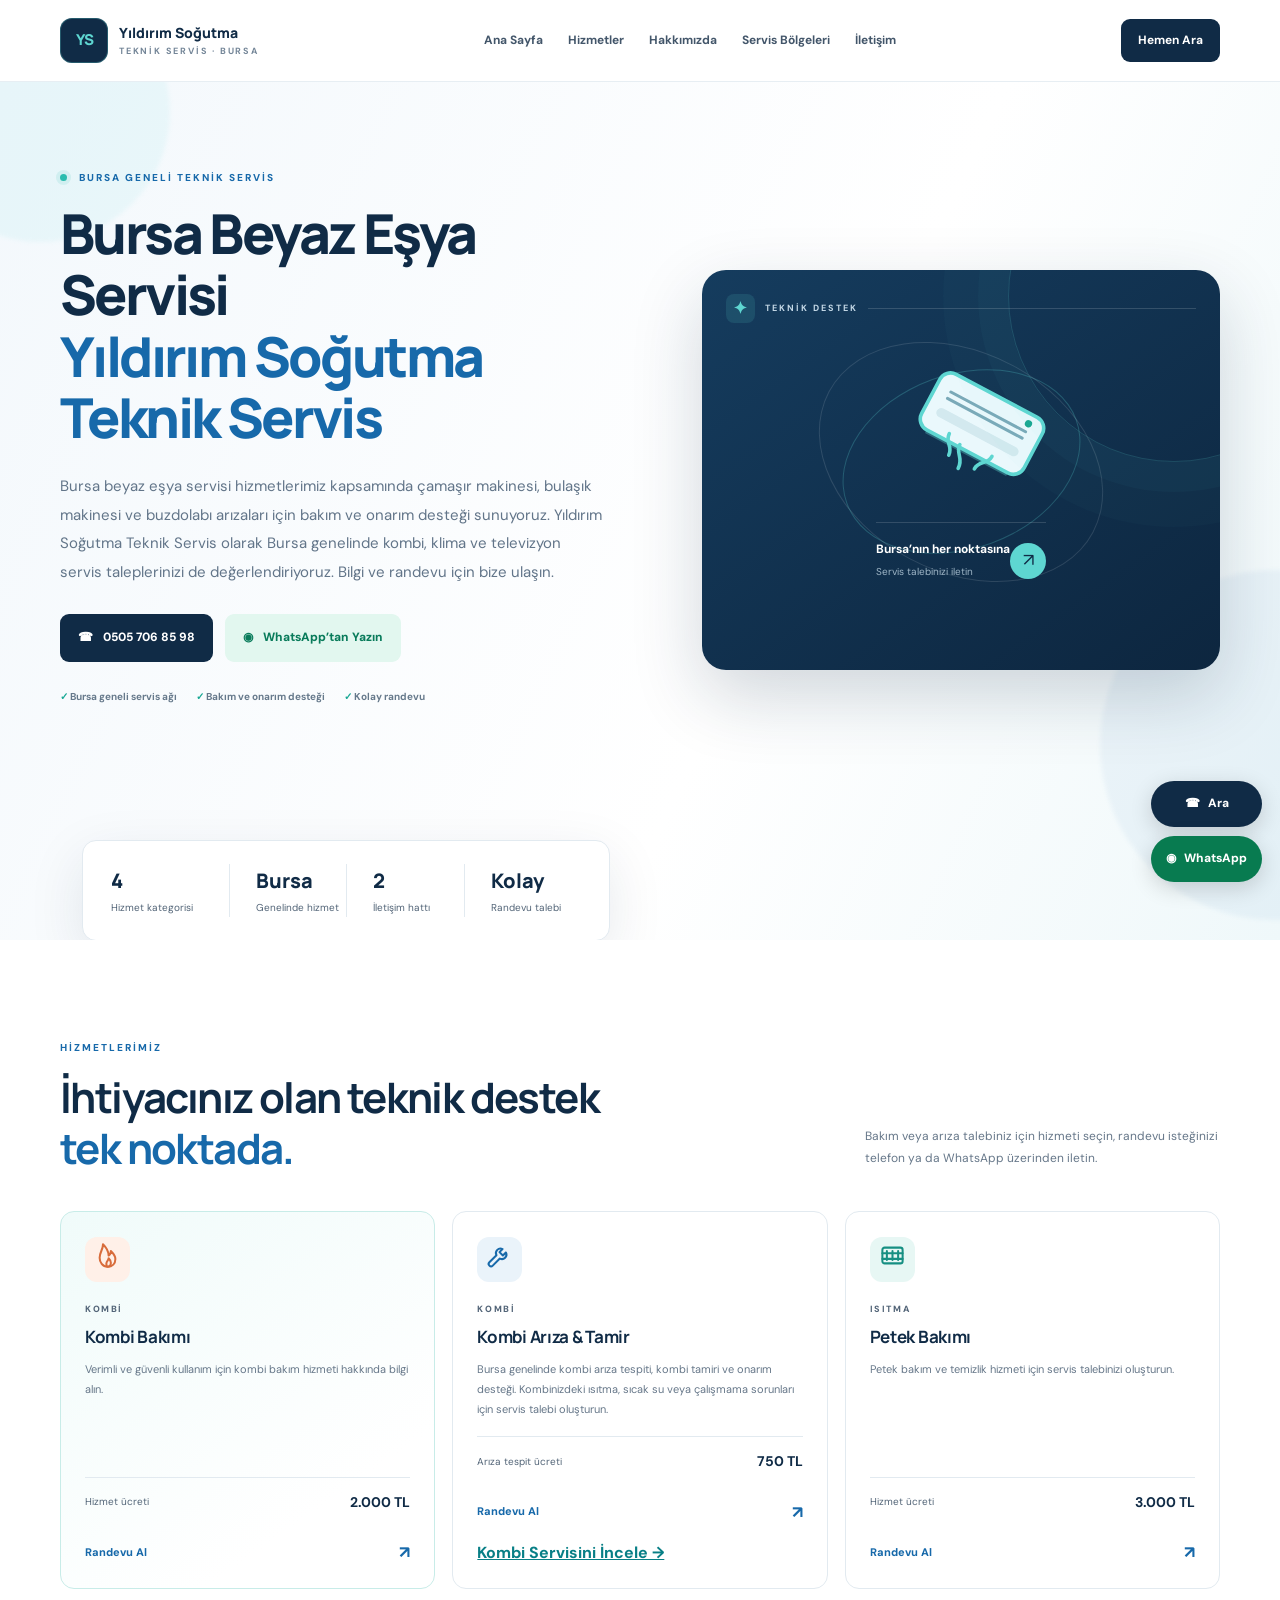
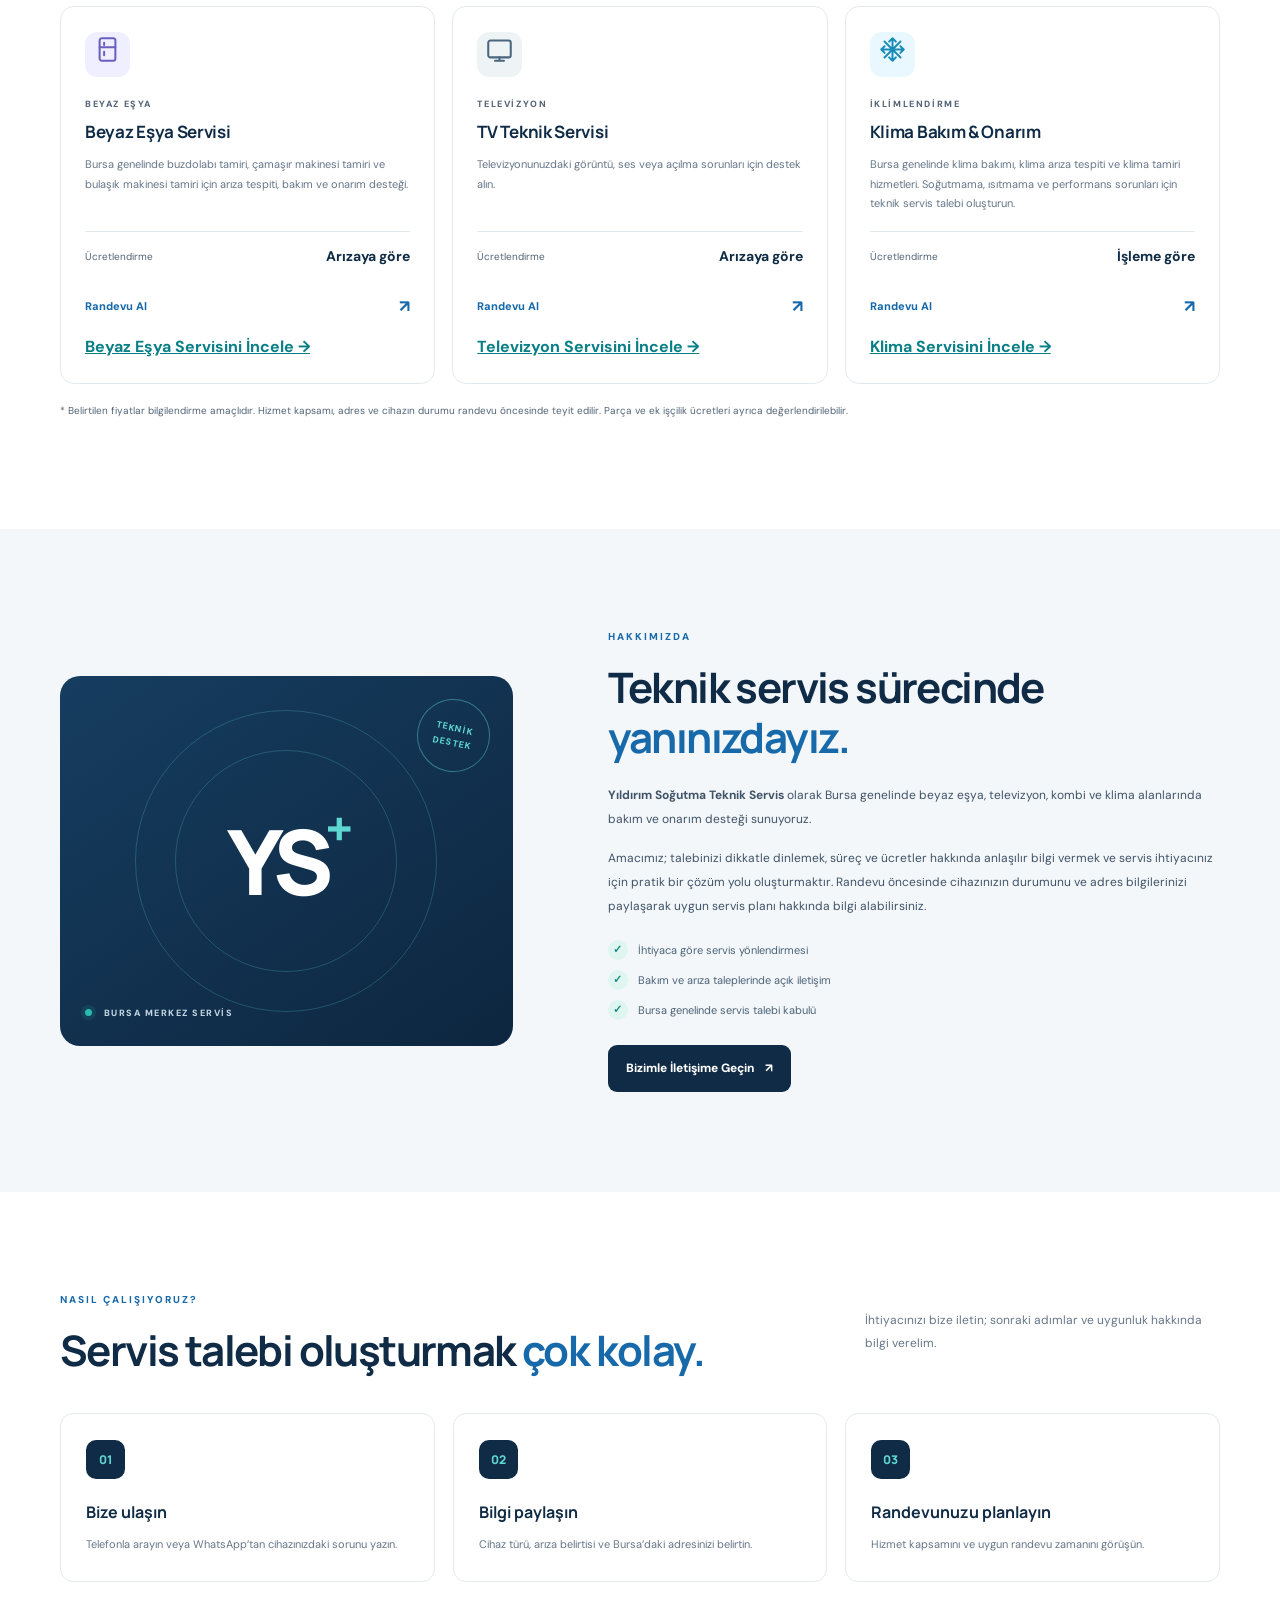
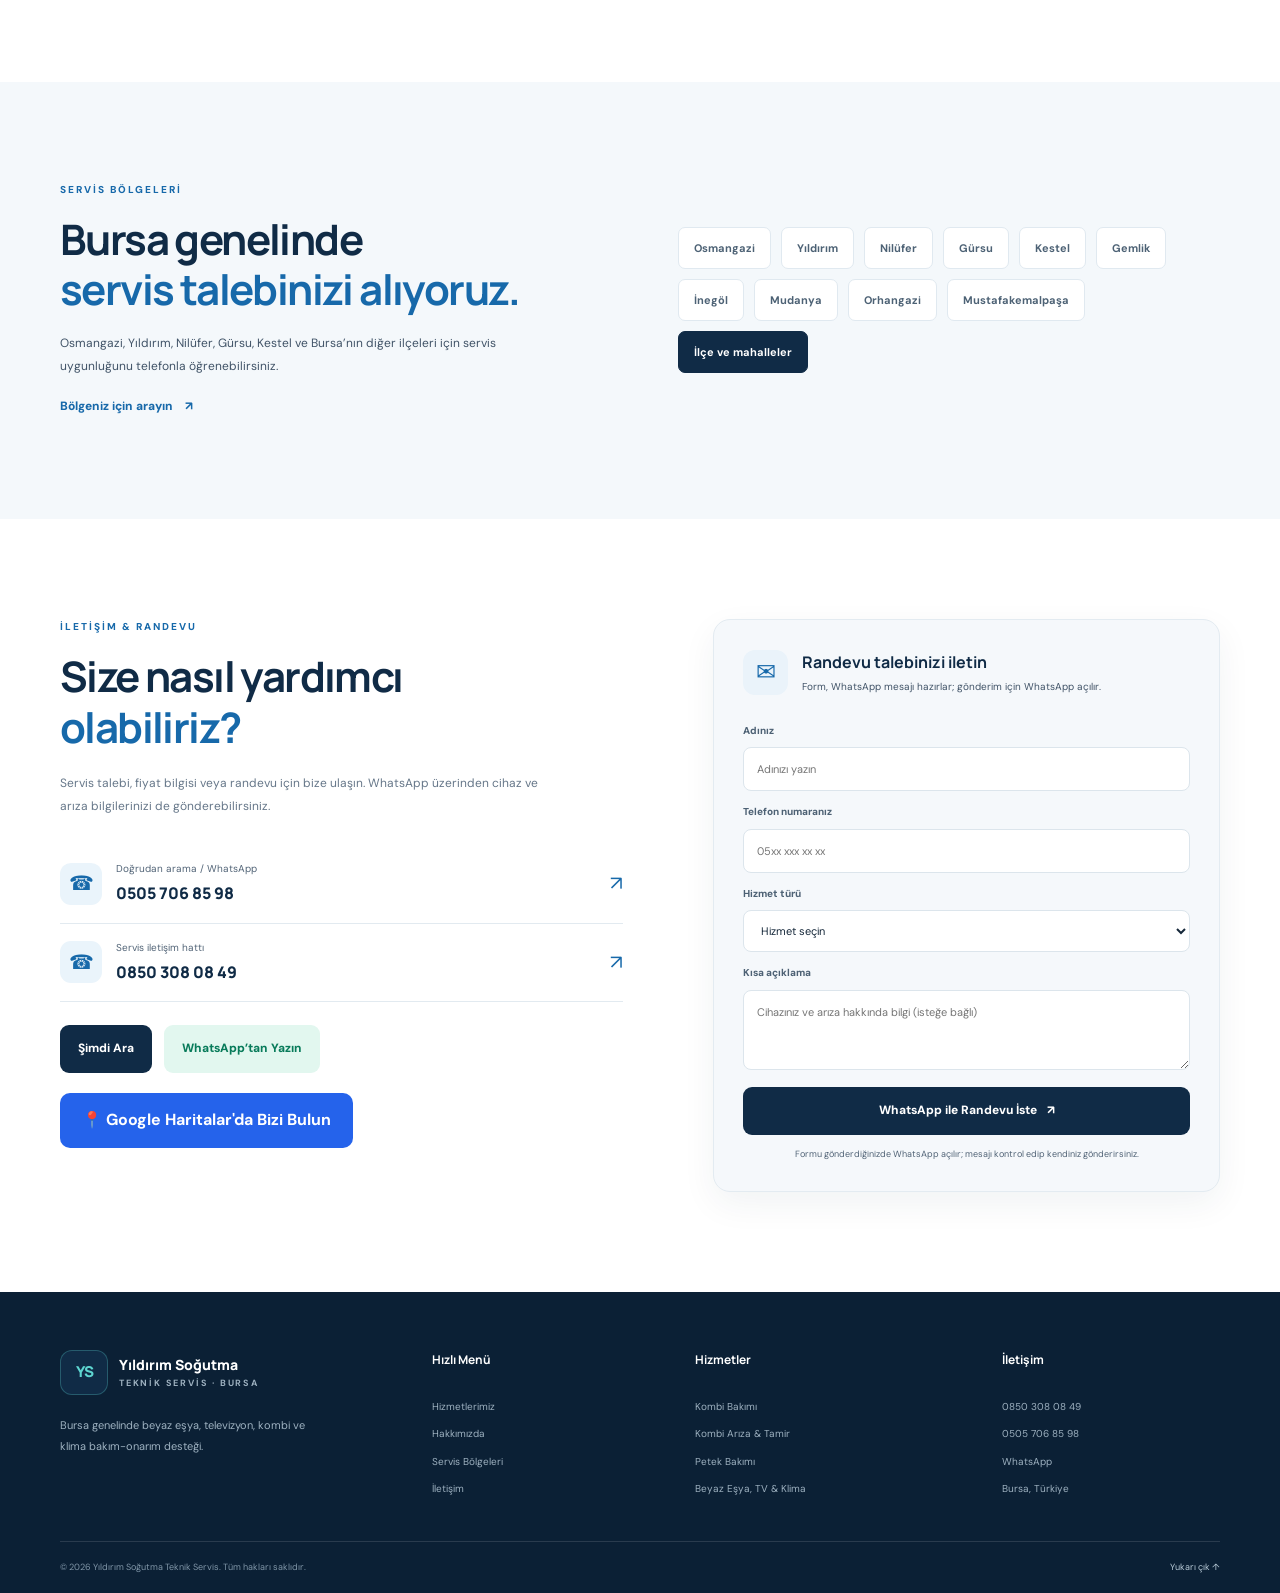
==== commit 2a18e4d1: "Update index.html" ====
--- a/index.html
+++ b/index.html
@@ -89,7 +89,14 @@
         <div class="hero-copy">
           <p class="eyebrow"><span class="status-dot"></span> BURSA GENELİ TEKNİK SERVİS</p>
 <h1>Bursa Beyaz Eşya Servisi<br><span>Yıldırım Soğutma Teknik Servis</span></h1>
-         <p class="hero-lead">Beyaz eşya, televizyon, kombi ve klima için güvenilir bakım ve onarım desteği. İhtiyacınızı anlatın, size uygun servis planını birlikte oluşturalım.</p>
+<p class="hero-lead">
+  Bursa beyaz eşya servisi hizmetlerimiz kapsamında
+  çamaşır makinesi, bulaşık makinesi ve buzdolabı
+  arızaları için bakım ve onarım desteği sunuyoruz.
+  Yıldırım Soğutma Teknik Servis olarak Bursa genelinde
+  kombi, klima ve televizyon servis taleplerinizi de
+  değerlendiriyoruz. Bilgi ve randevu için bize ulaşın.
+</p>
           <div class="hero-actions"><a class="btn btn-primary" href="tel:+905057068598"><span>☎</span> 0505 706 85 98</a><a class="btn btn-whatsapp" href="https://wa.me/905057068598?text=Merhaba%2C%20servis%20hizmeti%20hakk%C4%B1nda%20bilgi%20almak%20istiyorum." target="_blank" rel="noopener"><span>◉</span> WhatsApp’tan Yazın</a></div>
           <div class="hero-points"><span>✓ Bursa geneli servis ağı</span><span>✓ Bakım ve onarım desteği</span><span>✓ Kolay randevu</span></div>
         </div>
